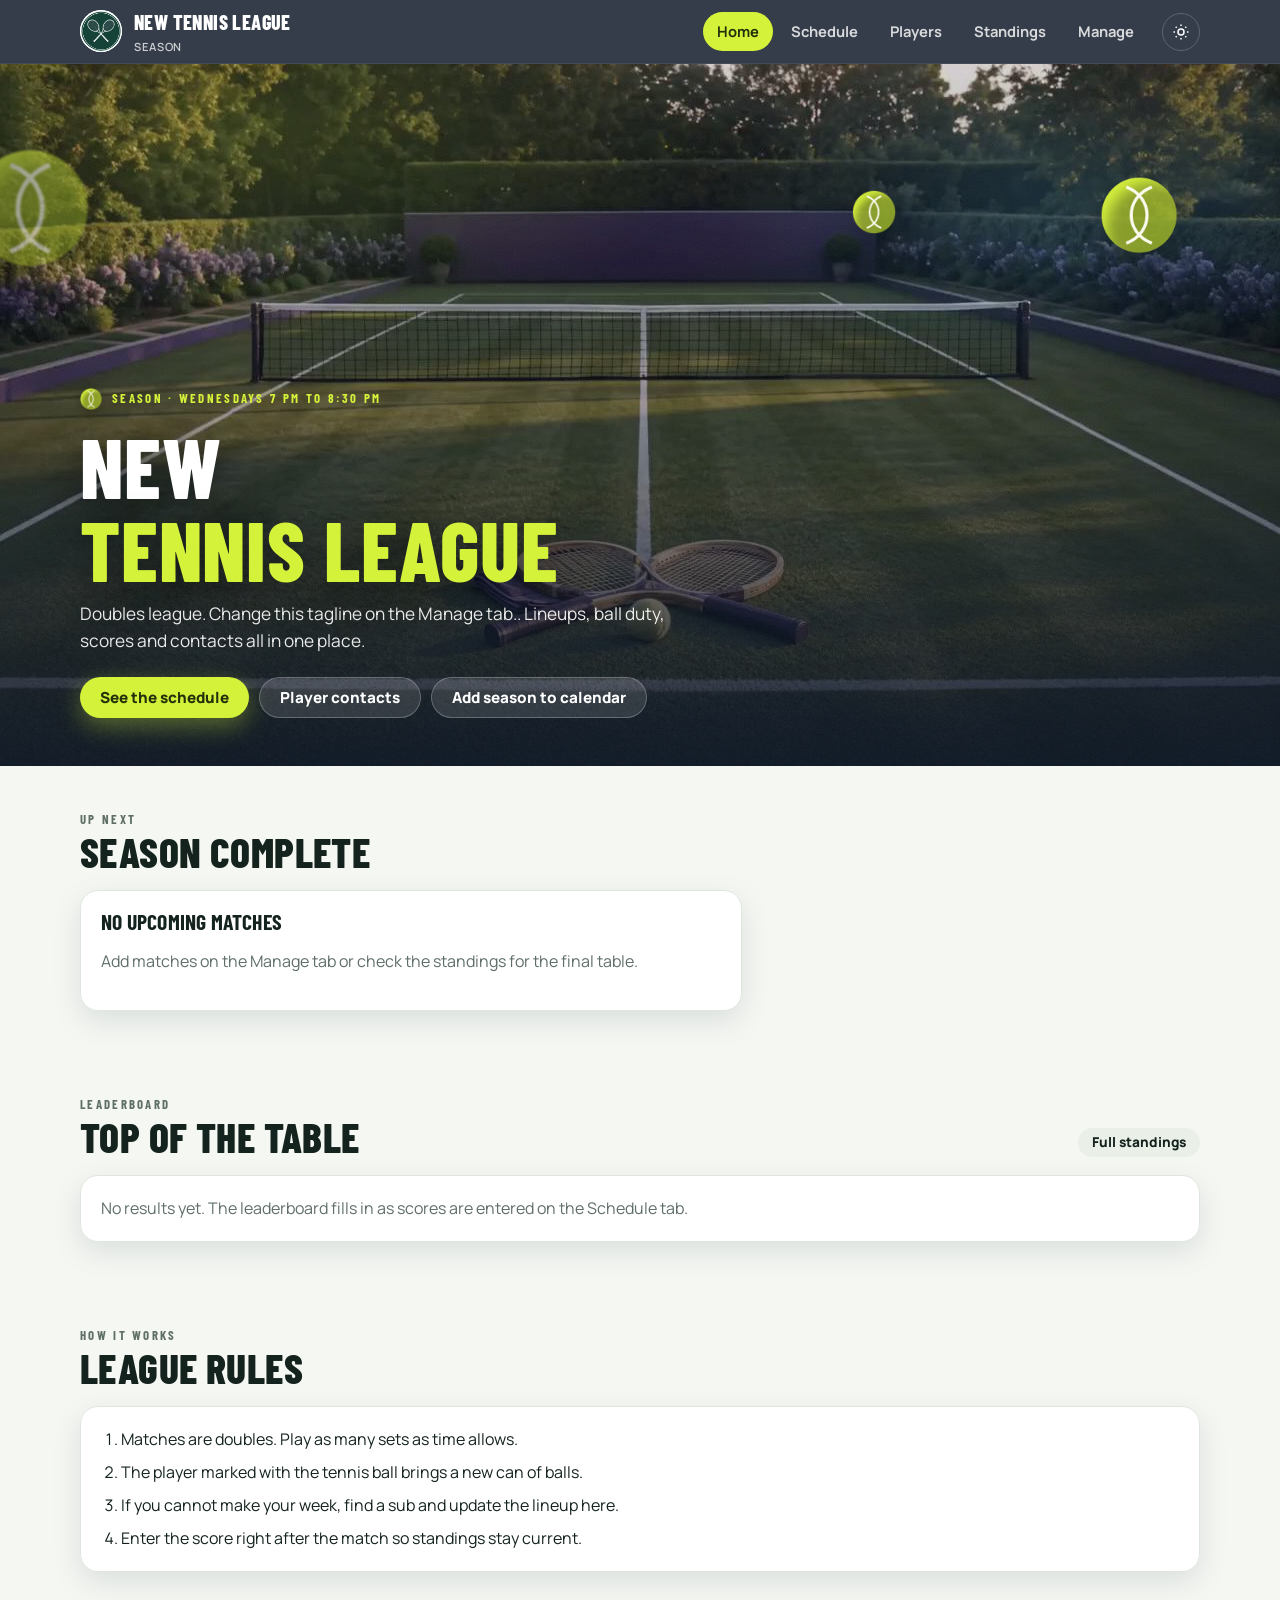
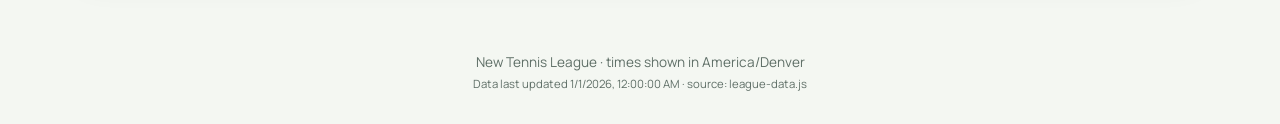
==== template/index.html @ 059cd01d "Add static tennis league website with editable roster, schedule, scores and a reusable template Vani" ====
<!doctype html>
<html lang="en">
<head>
<meta charset="utf-8">
<meta name="viewport" content="width=device-width,initial-scale=1,viewport-fit=cover">
<title>Tennis League</title>
<meta name="description" content="League schedule, lineups, scores, standings and player contacts.">
<meta name="theme-color" content="#0a1424">
<link rel="icon" href="assets/crest-fallback.webp" type="image/webp">
<link rel="stylesheet" href="css/style.css">
</head>
<body>
<div id="banner" class="banner hidden"></div>

<header class="topbar">
  <div class="wrap">
    <a class="brand" href="#home">
      <img class="crest" id="crest" alt="" width="42" height="42">
      <span><b id="brand-name">Tennis League</b><small id="brand-season"></small></span>
    </a>
    <nav class="nav" id="nav">
      <a href="#home" data-page="home">Home</a>
      <a href="#schedule" data-page="schedule">Schedule</a>
      <a href="#players" data-page="players">Players</a>
      <a href="#standings" data-page="standings">Standings</a>
      <a href="#manage" data-page="manage">Manage</a>
    </nav>
    <button class="theme-btn" id="theme-btn" title="Light / dark" aria-label="Toggle light and dark mode">
      <svg width="18" height="18" viewBox="0 0 24 24" fill="none" stroke="currentColor" stroke-width="2"><circle cx="12" cy="12" r="4"/><path d="M12 2v2M12 20v2M4.9 4.9l1.4 1.4M17.7 17.7l1.4 1.4M2 12h2M20 12h2M4.9 19.1l1.4-1.4M17.7 6.3l1.4-1.4"/></svg>
    </button>
  </div>
</header>

<main id="app">

  <!-- ================= HOME ================= -->
  <section class="page" id="page-home">
    <div class="hero" id="hero">
      <div class="hero-media">
        <img id="hero-img" alt="" fetchpriority="high">
        <video id="hero-video" muted loop playsinline autoplay preload="metadata"></video>
      </div>
      <div class="hero-haze"></div><div class="hero-rays"></div><div class="hero-grain"></div>
      <div class="float-ball b1"><img alt="" data-art="ball"></div>
      <div class="float-ball b2"><img alt="" data-art="ball"></div>
      <div class="float-ball b3"><img alt="" data-art="ball"></div>
      <div class="hero-inner"><div class="wrap">
        <span class="eyebrow"><span class="ball"><img alt="" data-art="ball"></span> <span id="hero-eyebrow"></span></span>
        <h1 id="hero-title"></h1>
        <p class="lead" id="hero-lead"></p>
        <div class="hero-actions">
          <a class="btn primary" href="#schedule">See the schedule</a>
          <a class="btn ghost" href="#players">Player contacts</a>
          <a class="btn ghost" id="hero-ics" href="#" download>Add season to calendar</a>
        </div>
      </div></div>
    </div>
    <div class="wrap">
      <section class="block">
        <div class="section-head"><div><span class="eyebrow">Up next</span><h2 id="next-title">Next match</h2></div><div id="next-count" class="countdown"></div></div>
        <div class="spotlight" id="spotlight"></div>
      </section>
      <section class="block reveal" id="home-announce-block">
        <div class="section-head"><div><span class="eyebrow">League notes</span><h2>Announcements</h2></div></div>
        <div id="home-announce"></div>
      </section>
      <section class="block reveal">
        <div class="section-head"><div><span class="eyebrow">Leaderboard</span><h2>Top of the table</h2></div><a class="btn soft small" href="#standings">Full standings</a></div>
        <div id="home-standings"></div>
      </section>
      <section class="block reveal">
        <div class="section-head"><div><span class="eyebrow">How it works</span><h2>League rules</h2></div></div>
        <div class="card" id="home-rules"></div>
      </section>
    </div>
  </section>

  <!-- ================= SCHEDULE ================= -->
  <section class="page" id="page-schedule">
    <div class="wrap">
      <section class="block">
        <div class="section-head"><div><span class="eyebrow" id="sched-eyebrow"></span><h2>Schedule &amp; scores</h2><p>Tap a match to enter a score, swap in a sub, or move the date.</p></div>
          <div class="group-actions" style="margin:0"><a class="btn soft small" id="sched-ics" href="#" download>Download calendar (.ics)</a><button class="btn soft small" id="sched-print">Print</button></div></div>
        <div class="filters" id="sched-filters"></div>
        <div id="sched-list"></div>
        <div id="sched-cal" class="hidden"></div>
      </section>
    </div>
  </section>

  <!-- ================= PLAYERS ================= -->
  <section class="page" id="page-players">
    <div class="wrap">
      <section class="block">
        <div class="section-head"><div><span class="eyebrow">Roster</span><h2>Players &amp; contacts</h2><p>Tap to call, text or email. Everyone in one place so nobody has to hunt for a number.</p></div></div>
        <div class="group-actions" id="group-actions"></div>
        <div class="grid cols-3" id="players-grid"></div>
        <div id="subs-block"></div>
      </section>
    </div>
  </section>

  <!-- ================= STANDINGS ================= -->
  <section class="page" id="page-standings">
    <div class="wrap">
      <section class="block">
        <div class="section-head"><div><span class="eyebrow">Season table</span><h2>Standings</h2><p id="standings-note"></p></div></div>
        <div class="tiles" id="standings-tiles" style="margin-bottom:18px"></div>
        <div style="overflow-x:auto"><table class="table" id="standings-table"></table></div>
        <p style="color:var(--muted);font-size:.85rem">Ranked by match wins, then win percentage, then set difference, then game difference. Only matches marked <b>Played</b> count. Match tiebreaks count as a set but not toward games.</p>
      </section>
    </div>
  </section>

  <!-- ================= MANAGE ================= -->
  <section class="page" id="page-manage">
    <div class="wrap">
      <section class="block">
        <div class="section-head"><div><span class="eyebrow">Captain tools</span><h2>Manage the league</h2><p>Add or drop players, fix the schedule, enter scores. Changes save on this device instantly. Publish them with the buttons at the bottom.</p></div></div>
        <div id="manage-root"></div>
      </section>
    </div>
  </section>

</main>

<footer><div class="wrap"><span id="foot-text"></span><br><small id="foot-updated"></small></div></footer>

<nav class="tabbar" id="tabbar">
  <a href="#home" data-page="home"><svg viewBox="0 0 24 24" fill="none" stroke="currentColor" stroke-width="2"><path d="M3 11l9-8 9 8v10a1 1 0 0 1-1 1h-5v-7h-6v7H4a1 1 0 0 1-1-1z"/></svg>Home</a>
  <a href="#schedule" data-page="schedule"><svg viewBox="0 0 24 24" fill="none" stroke="currentColor" stroke-width="2"><rect x="3" y="4" width="18" height="17" rx="2"/><path d="M3 9h18M8 2v4M16 2v4"/></svg>Schedule</a>
  <a href="#players" data-page="players"><svg viewBox="0 0 24 24" fill="none" stroke="currentColor" stroke-width="2"><circle cx="9" cy="8" r="4"/><path d="M2 21a7 7 0 0 1 14 0M17 4a4 4 0 0 1 0 8M22 21a7 7 0 0 0-5-6.7"/></svg>Players</a>
  <a href="#standings" data-page="standings"><svg viewBox="0 0 24 24" fill="none" stroke="currentColor" stroke-width="2"><path d="M8 21V10M12 21V4M16 21v-7M4 21h16"/></svg>Standings</a>
  <a href="#manage" data-page="manage"><svg viewBox="0 0 24 24" fill="none" stroke="currentColor" stroke-width="2"><path d="M12 20h9M16.5 3.5a2.1 2.1 0 0 1 3 3L7 19l-4 1 1-4z"/></svg>Manage</a>
</nav>

<dialog class="modal" id="modal"><div class="inner"><div class="head"><h3 id="modal-title"></h3><button id="modal-close" aria-label="Close">×</button></div><div id="modal-body"></div></div></dialog>
<div class="toast" id="toast"></div>

<script src="league-data.js"></script>
<script src="js/app.js"></script>
<script src="js/manage.js"></script>
</body>
</html>
---- template/css/style.css ----
/* ============================================================
   League site styles. Tokens first, then layout, then motion.
   ============================================================ */
@import url('https://fonts.googleapis.com/css2?family=Barlow+Condensed:wght@600;700;800&family=Manrope:wght@400;500;600;700;800&display=swap');

:root{
  --navy:#0a1424; --navy-2:#122036; --court:#1d5c45; --court-2:#2a7d5f;
  --paper:#f4f7f2; --card:#ffffff; --ink:#14231d; --muted:#5f6f67; --line:#dfe6df; --soft:#eaf0e8;
  --accent:#d5f23a; --accent-2:#b8d81b; --accent-ink:#22300a; --coral:#ff6b4a; --sky:#4cc3ff;
  --radius:18px; --radius-s:12px; --shadow:0 10px 30px rgba(10,20,36,.10); --shadow-2:0 20px 50px rgba(10,20,36,.18);
  --display:'Barlow Condensed',Impact,'Arial Narrow',sans-serif; --body:'Manrope',system-ui,-apple-system,Segoe UI,Roboto,sans-serif;
  --bar-h:64px; --tab-h:66px;
  color-scheme:light;
}
:root[data-theme="dark"]{
  --paper:#0d1726; --card:#142238; --ink:#eef3ee; --muted:#a9b6ad; --line:#26364d; --soft:#1a2a42; --shadow:0 10px 30px rgba(0,0,0,.35); --shadow-2:0 20px 50px rgba(0,0,0,.5);
  color-scheme:dark;
}
*{box-sizing:border-box}
html{scroll-behavior:smooth;-webkit-text-size-adjust:100%}
body{margin:0;background:var(--paper);color:var(--ink);font-family:var(--body);font-size:16px;line-height:1.55;overflow-x:hidden;min-height:100vh}
img{max-width:100%;display:block}
a{color:inherit}
button{font:inherit;color:inherit}
h1,h2,h3,h4{font-family:var(--display);letter-spacing:.01em;line-height:1;margin:0;text-transform:uppercase}
h1{font-size:clamp(2.6rem,7vw,5.2rem);font-weight:800}
h2{font-size:clamp(1.7rem,4.5vw,2.6rem);font-weight:800}
h3{font-size:1.35rem;font-weight:700}
.eyebrow{font-family:var(--display);text-transform:uppercase;letter-spacing:.18em;font-size:.8rem;font-weight:700;color:var(--muted)}
.hidden{display:none!important}
.sr-only{position:absolute;width:1px;height:1px;overflow:hidden;clip:rect(0 0 0 0);white-space:nowrap}
.wrap{width:min(1120px,100% - 32px);margin-inline:auto}

/* ---------- top bar ---------- */
.topbar{position:sticky;top:0;z-index:50;height:var(--bar-h);background:rgba(10,20,36,.82);backdrop-filter:blur(14px);-webkit-backdrop-filter:blur(14px);color:#fff;border-bottom:1px solid rgba(255,255,255,.08)}
.topbar .wrap{display:flex;align-items:center;gap:14px;height:100%}
.brand{display:flex;align-items:center;gap:12px;text-decoration:none;min-width:0}
.brand .crest{width:42px;height:42px;border-radius:50%;object-fit:contain;background:radial-gradient(circle,#fff 0,#dfe 70%,transparent 72%);flex:none;animation:crestPulse 6s ease-in-out infinite}
.brand b{font-family:var(--display);font-size:1.25rem;font-weight:800;letter-spacing:.02em;text-transform:uppercase;white-space:nowrap;overflow:hidden;text-overflow:ellipsis}
.brand small{display:block;font-size:.7rem;opacity:.75;font-weight:600;letter-spacing:.08em;text-transform:uppercase}
.nav{margin-left:auto;display:flex;gap:4px}
.nav a{padding:8px 14px;border-radius:999px;text-decoration:none;font-weight:700;font-size:.92rem;opacity:.8;transition:.25s}
.nav a:hover{opacity:1;background:rgba(255,255,255,.08)}
.nav a.active{opacity:1;background:var(--accent);color:var(--accent-ink)}
.theme-btn{border:1px solid rgba(255,255,255,.2);background:transparent;border-radius:999px;width:38px;height:38px;cursor:pointer;display:grid;place-items:center;transition:.25s}
.theme-btn:hover{background:rgba(255,255,255,.1)}
@media (max-width:760px){.nav{display:none}}
@media (max-width:480px){.brand b{font-size:1rem}.brand small{font-size:.62rem}}

/* bottom tab bar (phones) */
.tabbar{position:fixed;left:0;right:0;bottom:0;z-index:50;display:none;height:calc(var(--tab-h) + env(safe-area-inset-bottom));padding-bottom:env(safe-area-inset-bottom);background:rgba(10,20,36,.92);backdrop-filter:blur(14px);-webkit-backdrop-filter:blur(14px);border-top:1px solid rgba(255,255,255,.08)}
.tabbar a{flex:1;display:flex;flex-direction:column;align-items:center;justify-content:center;gap:3px;color:#fff;text-decoration:none;font-size:.7rem;font-weight:700;opacity:.65;transition:.25s}
.tabbar a svg{width:22px;height:22px}
.tabbar a.active{opacity:1;color:var(--accent)}
@media (max-width:760px){.tabbar{display:flex}body{padding-bottom:calc(var(--tab-h) + env(safe-area-inset-bottom))}}

/* ---------- pages ---------- */
.page{display:none;animation:pageIn .45s cubic-bezier(.2,.8,.2,1) both}
.page.active{display:block}
@keyframes pageIn{from{opacity:0;transform:translateY(14px)}to{opacity:1;transform:none}}
section.block{padding:40px 0}
.section-head{display:flex;align-items:end;justify-content:space-between;gap:16px;margin-bottom:18px;flex-wrap:wrap}
.section-head p{margin:4px 0 0;color:var(--muted)}

/* ---------- hero ---------- */
.hero{position:relative;min-height:min(78vh,720px);background:var(--navy);color:#fff;overflow:hidden;display:flex;align-items:flex-end;isolation:isolate}
.hero-media{position:absolute;inset:0;z-index:-3}
.hero-media img,.hero-media video{width:100%;height:100%;object-fit:cover;object-position:center 60%;animation:kenburns 26s ease-in-out infinite alternate;will-change:transform}
.hero-media video{display:none}
.hero.has-video .hero-media video{display:block}
.hero.has-video .hero-media img{display:none}
.hero-haze{position:absolute;inset:0;z-index:-2;background:
  radial-gradient(60% 50% at 20% 10%,rgba(213,242,58,.18),transparent 60%),
  radial-gradient(50% 40% at 85% 20%,rgba(76,195,255,.16),transparent 60%),
  linear-gradient(180deg,rgba(10,20,36,.15) 0%,rgba(10,20,36,.35) 45%,rgba(10,20,36,.92) 100%);
  animation:haze 14s ease-in-out infinite alternate}
.hero-rays{position:absolute;inset:-20%;z-index:-2;background:conic-gradient(from 200deg at 50% -10%,transparent 0 40%,rgba(255,255,255,.07) 42%,transparent 44%,transparent 48%,rgba(255,255,255,.05) 50%,transparent 52%);mix-blend-mode:screen;animation:rays 18s linear infinite;opacity:.9}
.hero-grain{position:absolute;inset:0;z-index:-1;opacity:.08;background-image:url("data:image/svg+xml;utf8,<svg xmlns='http://www.w3.org/2000/svg' width='160' height='160'><filter id='n'><feTurbulence type='fractalNoise' baseFrequency='.9' numOctaves='2' stitchTiles='stitch'/></filter><rect width='100%' height='100%' filter='url(%23n)'/></svg>");pointer-events:none}
.hero-inner{position:relative;padding:120px 0 48px;width:100%}
.hero .eyebrow{color:var(--accent);display:inline-flex;align-items:center;gap:10px}
.hero h1{margin:8px 0 10px;text-shadow:0 10px 40px rgba(0,0,0,.45)}
.hero h1 span{display:block;color:var(--accent)}
.hero p.lead{max-width:620px;font-size:1.08rem;opacity:.9;margin:0 0 22px}
.hero-actions{display:flex;gap:10px;flex-wrap:wrap}
.float-ball{position:absolute;z-index:0;pointer-events:none;filter:drop-shadow(0 18px 20px rgba(0,0,0,.45))}
.float-ball img{width:100%;height:100%;animation:ballSpin var(--spin,4s) linear infinite}
.float-ball.b1{width:78px;height:78px;right:8%;top:16%;animation:bob 7s ease-in-out infinite}
.float-ball.b2{width:44px;height:44px;right:30%;top:18%;animation:bob 9s ease-in-out -3s infinite;--spin:6s}
.float-ball.b3{width:120px;height:120px;left:-30px;top:12%;opacity:.55;animation:bob 11s ease-in-out -5s infinite;--spin:9s;filter:blur(1px) drop-shadow(0 18px 20px rgba(0,0,0,.45))}
@media (max-width:760px){.float-ball.b1{width:56px;height:56px;right:6%;top:12%}.float-ball.b3{display:none}.hero-inner{padding-top:90px}}

/* ---------- buttons ---------- */
.btn{display:inline-flex;align-items:center;justify-content:center;gap:8px;border:0;border-radius:999px;padding:12px 20px;font-weight:800;text-decoration:none;cursor:pointer;transition:transform .2s cubic-bezier(.2,.8,.2,1),box-shadow .2s,background .2s;line-height:1;white-space:nowrap;font-size:.95rem;position:relative;overflow:hidden}
.btn:active{transform:scale(.97)}
.btn.primary{background:var(--accent);color:var(--accent-ink);box-shadow:0 8px 24px rgba(213,242,58,.35)}
.btn.primary:hover{transform:translateY(-2px);box-shadow:0 14px 30px rgba(213,242,58,.45)}
.btn.ghost{background:rgba(255,255,255,.12);color:#fff;border:1px solid rgba(255,255,255,.25)}
.btn.ghost:hover{background:rgba(255,255,255,.2)}
.btn.soft{background:var(--soft);color:var(--ink)}
.btn.soft:hover{background:var(--line)}
.btn.court{background:var(--court);color:#fff}
.btn.court:hover{background:var(--court-2)}
.btn.danger{background:#ffe6e0;color:#8a2a10}
.btn.small{padding:8px 14px;font-size:.85rem}
.btn.icon{width:40px;height:40px;padding:0;border-radius:50%}
.btn svg{width:18px;height:18px;flex:none}
.btn .ripple{position:absolute;border-radius:50%;transform:scale(0);background:rgba(255,255,255,.5);animation:ripple .6s ease-out forwards;pointer-events:none}
@keyframes ripple{to{transform:scale(3);opacity:0}}

/* ---------- cards ---------- */
.card{background:var(--card);border:1px solid var(--line);border-radius:var(--radius);box-shadow:var(--shadow);padding:20px;position:relative}
.card.tilt{transform-style:preserve-3d;transition:transform .35s cubic-bezier(.2,.8,.2,1),box-shadow .35s;will-change:transform}
.card.tilt:hover{box-shadow:var(--shadow-2)}
.grid{display:grid;gap:16px}
.grid.cols-3{grid-template-columns:repeat(auto-fill,minmax(260px,1fr))}
.grid.cols-2{grid-template-columns:repeat(auto-fill,minmax(320px,1fr))}
.pill{display:inline-flex;align-items:center;gap:6px;border-radius:999px;padding:4px 10px;font-size:.75rem;font-weight:800;letter-spacing:.04em;text-transform:uppercase;background:var(--soft);color:var(--muted)}
.pill.played{background:#e2f6e8;color:#14683a}
.pill.unfinished{background:#fff3d6;color:#8a5a00}
.pill.canceled{background:#ffe3de;color:#9a2b12}
.pill.rescheduled{background:#e2efff;color:#0d4a8f}
.pill.next{background:var(--accent);color:var(--accent-ink)}
.pill.today{background:var(--coral);color:#fff}
:root[data-theme="dark"] .pill.played{background:#173b27;color:#9fe3b8}
:root[data-theme="dark"] .pill.unfinished{background:#3c2f10;color:#ffd685}
:root[data-theme="dark"] .pill.canceled{background:#3f1b14;color:#ff9f8a}
:root[data-theme="dark"] .pill.rescheduled{background:#12304f;color:#9fcbff}

/* ---------- 3D spinning racquet avatar ---------- */
.avatar{--size:64px;width:var(--size);height:var(--size);position:relative;perspective:600px;flex:none;display:grid;place-items:center}
.avatar .ring{position:absolute;inset:0;border-radius:50%;background:conic-gradient(from 0deg,var(--accent),var(--court-2),var(--sky),var(--coral),var(--accent));-webkit-mask:radial-gradient(circle,transparent 62%,#000 64%,#000 72%,transparent 74%);mask:radial-gradient(circle,transparent 62%,#000 64%,#000 72%,transparent 74%);animation:ringRot 9s linear infinite;opacity:.9}
.avatar .ring.two{inset:-7%;-webkit-mask:radial-gradient(circle,transparent 78%,#000 80%,#000 84%,transparent 86%);mask:radial-gradient(circle,transparent 78%,#000 80%,#000 84%,transparent 86%);animation-direction:reverse;animation-duration:14s;opacity:.55}
.avatar .disc{position:absolute;inset:8%;border-radius:50%;background:radial-gradient(circle at 35% 30%,#fff,var(--soft) 60%,var(--line));box-shadow:inset 0 -6px 14px rgba(0,0,0,.08)}
:root[data-theme="dark"] .avatar .disc{background:radial-gradient(circle at 35% 30%,#2a3d5a,#142238 65%,#0d1726)}
.avatar .spin{position:relative;width:74%;height:74%;transform-style:preserve-3d;animation:racquetSpin var(--spin-time,7s) cubic-bezier(.45,.05,.55,.95) infinite;animation-delay:var(--delay,0s)}
.avatar .spin img{width:100%;height:100%;object-fit:contain;filter:drop-shadow(0 8px 8px rgba(0,0,0,.3));backface-visibility:visible}
.avatar .orb{position:absolute;inset:0;animation:orbit var(--orbit-time,4.5s) linear infinite;animation-delay:var(--delay,0s);pointer-events:none}
.avatar .orb i{position:absolute;left:50%;top:-6%;width:22%;height:22%;margin-left:-11%;border-radius:50%;background:url('../assets/ball-fallback.webp') center/cover;box-shadow:0 3px 6px rgba(0,0,0,.35);animation:ballSpin 2s linear infinite}
.avatar .orb i.remote{background-image:var(--ball-img)}
.avatar:hover .spin,.avatar.burst .spin{animation-duration:1.4s}
.avatar:hover .orb,.avatar.burst .orb{animation-duration:1.2s}
.avatar.large{--size:120px}
.avatar.xl{--size:170px}
.avatar.small{--size:40px}
.avatar.small .ring.two,.avatar.small .orb{display:none}

/* ---------- spinning tennis ball chip ---------- */
.ball{display:inline-grid;place-items:center;width:22px;height:22px;vertical-align:middle;filter:drop-shadow(0 2px 3px rgba(0,0,0,.3))}
.ball img{width:100%;height:100%;animation:ballSpin 3.2s linear infinite}
.ball.lg{width:54px;height:54px}
.ball.bounce{animation:bounce 1.6s cubic-bezier(.3,0,.7,1) infinite}
.balls-chip{display:inline-flex;align-items:center;gap:8px;background:linear-gradient(90deg,#fdfbe8,#f2f8c6);border:1px solid #e3ecad;border-radius:999px;padding:5px 12px 5px 6px;font-weight:700;font-size:.85rem;color:#4b5a00}
:root[data-theme="dark"] .balls-chip{background:linear-gradient(90deg,#2a3210,#1f2a12);border-color:#3c4a1a;color:#e6f5a1}

/* ---------- match cards ---------- */
.match{display:grid;grid-template-columns:78px 1fr;gap:16px;align-items:start}
.match .date{text-align:center;background:var(--soft);border-radius:var(--radius-s);padding:10px 6px;line-height:1.05}
.match .date .mon{font-family:var(--display);font-size:.9rem;letter-spacing:.14em;color:var(--muted);text-transform:uppercase}
.match .date .day{font-family:var(--display);font-size:2.1rem;font-weight:800}
.match .date .dow{font-size:.72rem;color:var(--muted);font-weight:700;margin-top:2px}
.match .date .time{font-size:.72rem;color:var(--muted);font-weight:600}
.match.next .date{background:var(--accent);color:var(--accent-ink)}
.match.next .date .mon,.match.next .date .dow,.match.next .date .time{color:var(--accent-ink)}
.match .teams{display:grid;grid-template-columns:1fr auto 1fr;gap:10px;align-items:center}
.team{display:flex;flex-direction:column;gap:8px;min-width:0}
.player-line{display:flex;align-items:center;gap:8px;min-width:0}
.player-line .name{font-weight:700;white-space:nowrap;overflow:hidden;text-overflow:ellipsis;font-size:.95rem}
.player-line .num{font-family:var(--display);color:var(--muted);font-weight:700}
.vs{font-family:var(--display);font-weight:800;color:var(--muted);font-size:1.1rem;text-align:center}
.score{font-family:var(--display);font-weight:800;font-size:1.6rem;display:flex;gap:10px;align-items:center;flex-wrap:wrap}
.score .set{background:var(--soft);border-radius:10px;padding:2px 10px;display:inline-flex;gap:6px;align-items:center}
.score .set.won{background:var(--accent);color:var(--accent-ink)}
.score .tb{font-size:.7rem;font-weight:700;letter-spacing:.1em;opacity:.7}
.match-meta{display:flex;gap:10px;flex-wrap:wrap;align-items:center;margin-top:10px;font-size:.85rem;color:var(--muted)}
.match-actions{display:flex;gap:8px;flex-wrap:wrap;margin-top:12px}
.month-label{font-family:var(--display);font-size:1.3rem;font-weight:800;letter-spacing:.06em;margin:26px 0 10px;color:var(--muted);text-transform:uppercase;display:flex;align-items:center;gap:12px}
.month-label:after{content:"";flex:1;height:1px;background:var(--line)}
@media (max-width:560px){.match{grid-template-columns:64px 1fr;gap:12px}.match .date .day{font-size:1.7rem}.match .teams{grid-template-columns:1fr;gap:6px}.vs{text-align:left;padding-left:44px;font-size:.9rem}}

/* filters */
.filters{display:flex;gap:8px;flex-wrap:wrap;margin-bottom:6px}
.chip{border:1px solid var(--line);background:var(--card);border-radius:999px;padding:8px 14px;font-weight:700;font-size:.85rem;cursor:pointer;transition:.2s}
.chip.on,.chip:hover{background:var(--ink);color:var(--paper);border-color:var(--ink)}
select.chip{appearance:none;-webkit-appearance:none;padding-right:28px;background-image:url("data:image/svg+xml;utf8,<svg xmlns='http://www.w3.org/2000/svg' width='12' height='8'><path d='M1 1l5 5 5-5' fill='none' stroke='%23666' stroke-width='2'/></svg>");background-repeat:no-repeat;background-position:right 10px center}

/* calendar grid */
.cal{display:grid;grid-template-columns:repeat(7,1fr);gap:4px}
.cal .dow{font-size:.7rem;text-align:center;color:var(--muted);font-weight:800;padding:4px 0;text-transform:uppercase;letter-spacing:.08em}
.cal .d{aspect-ratio:1;border-radius:10px;background:var(--soft);display:grid;place-items:center;font-weight:700;font-size:.85rem;position:relative;color:var(--muted)}
.cal .d.blank{background:transparent}
.cal .d.has{background:var(--court);color:#fff;cursor:pointer;box-shadow:0 6px 14px rgba(29,92,69,.35);transition:transform .2s}
.cal .d.has:hover{transform:translateY(-2px) scale(1.04)}
.cal .d.has.played{background:var(--navy-2)}
.cal .d.has.canceled{background:#a33a22;text-decoration:line-through}
.cal .d.today{outline:2px solid var(--coral);outline-offset:2px}
.cal .d.has i{position:absolute;right:4px;top:4px;width:8px;height:8px;border-radius:50%;background:var(--accent);animation:pulse 2s ease-in-out infinite}
.cal-month{margin-bottom:22px}
.cal-month h3{margin-bottom:10px}

/* ---------- players ---------- */
.player-card{display:flex;flex-direction:column;align-items:center;text-align:center;gap:10px;padding-top:26px;overflow:hidden}
.player-card:before{content:"";position:absolute;inset:0 0 auto 0;height:86px;background:linear-gradient(135deg,var(--navy),var(--court));z-index:0;opacity:.95}
.player-card .avatar{z-index:1;margin-top:8px}
.player-card h3{font-size:1.5rem;z-index:1}
.player-card .num-badge{font-family:var(--display);font-size:.8rem;letter-spacing:.14em;color:var(--muted)}
.player-card .contact{display:flex;gap:8px;justify-content:center;flex-wrap:wrap;z-index:1}
.player-card .contact .btn{padding:9px 14px;font-size:.82rem}
.player-card .stat-row{display:flex;gap:14px;justify-content:center;font-size:.8rem;color:var(--muted);z-index:1}
.player-card .stat-row b{color:var(--ink);font-size:1rem;display:block;font-family:var(--display);font-size:1.3rem}
.player-card .sub-badge{position:absolute;top:12px;right:12px;z-index:1}
.player-card .weeks{font-size:.78rem;color:var(--muted);z-index:1}
.group-actions{display:flex;gap:10px;flex-wrap:wrap;margin-bottom:18px}

/* ---------- standings ---------- */
.table{width:100%;border-collapse:separate;border-spacing:0 8px}
.table th{text-align:left;font-size:.72rem;letter-spacing:.12em;text-transform:uppercase;color:var(--muted);padding:0 12px;font-weight:800}
.table td{background:var(--card);padding:10px 12px;border-top:1px solid var(--line);border-bottom:1px solid var(--line);vertical-align:middle}
.table td:first-child{border-left:1px solid var(--line);border-radius:14px 0 0 14px}
.table td:last-child{border-right:1px solid var(--line);border-radius:0 14px 14px 0}
.table tr.rank-1 td{background:linear-gradient(90deg,#fffbe0,var(--card) 60%)}
:root[data-theme="dark"] .table tr.rank-1 td{background:linear-gradient(90deg,#33380f,var(--card) 60%)}
.rank{font-family:var(--display);font-weight:800;font-size:1.5rem;color:var(--muted);width:36px}
.rank-1 .rank{color:#b8860b}
.rank-2 .rank{color:#8a8a8a}
.rank-3 .rank{color:#a0522d}
.who{display:flex;align-items:center;gap:10px;font-weight:800}
.bar{height:6px;border-radius:99px;background:var(--soft);overflow:hidden;min-width:80px}
.bar i{display:block;height:100%;width:0;background:linear-gradient(90deg,var(--court-2),var(--accent));border-radius:99px;transition:width 1.2s cubic-bezier(.2,.8,.2,1)}
.form{display:flex;gap:4px}
.form i{width:10px;height:10px;border-radius:50%;background:var(--line)}
.form i.w{background:#2ecc71}.form i.l{background:#ff6b4a}
.num-cell{font-family:var(--display);font-size:1.25rem;font-weight:800}
@media (max-width:640px){.table .hide-m{display:none}}

/* stat tiles */
.tiles{display:grid;grid-template-columns:repeat(auto-fit,minmax(150px,1fr));gap:12px}
.tile{background:var(--card);border:1px solid var(--line);border-radius:var(--radius-s);padding:14px 16px}
.tile b{display:block;font-family:var(--display);font-size:2rem;font-weight:800;line-height:1}
.tile span{font-size:.78rem;color:var(--muted);font-weight:700;text-transform:uppercase;letter-spacing:.08em}

/* ---------- home spotlight ---------- */
.spotlight{display:grid;grid-template-columns:1.2fr .8fr;gap:16px}
@media (max-width:820px){.spotlight{grid-template-columns:1fr}}
.countdown{display:flex;gap:10px}
.countdown div{background:var(--navy);color:#fff;border-radius:12px;padding:10px 12px;min-width:64px;text-align:center}
.countdown b{display:block;font-family:var(--display);font-size:1.9rem;font-weight:800;line-height:1}
.countdown span{font-size:.65rem;letter-spacing:.12em;text-transform:uppercase;opacity:.7}
.announce{border-left:4px solid var(--accent);padding:10px 14px;background:var(--soft);border-radius:0 12px 12px 0;margin-bottom:10px}
.announce small{color:var(--muted);font-weight:700}

/* ---------- forms / manage ---------- */
.form-grid{display:grid;gap:12px;grid-template-columns:repeat(auto-fit,minmax(200px,1fr))}
label.f{display:flex;flex-direction:column;gap:4px;font-size:.8rem;font-weight:800;color:var(--muted);text-transform:uppercase;letter-spacing:.06em}
label.f input,label.f select,label.f textarea{font:inherit;font-size:1rem;font-weight:600;color:var(--ink);background:var(--card);border:1px solid var(--line);border-radius:10px;padding:10px 12px;text-transform:none;letter-spacing:0}
label.f input:focus,label.f select:focus,label.f textarea:focus{outline:2px solid var(--accent);border-color:transparent}
label.f.inline{flex-direction:row;align-items:center;gap:8px}
label.f.inline input[type=checkbox]{width:20px;height:20px}
.manage-tabs{display:flex;gap:8px;flex-wrap:wrap;margin:16px 0}
.row-edit{display:grid;grid-template-columns:auto 1fr;gap:12px;align-items:center;padding:12px;border:1px solid var(--line);border-radius:14px;background:var(--card);margin-bottom:10px}
.row-edit .fields{display:grid;gap:8px;grid-template-columns:repeat(auto-fit,minmax(140px,1fr))}
.row-edit .fields input,.row-edit .fields select{width:100%}
.row-edit .tools{grid-column:1/-1;display:flex;gap:8px;flex-wrap:wrap;justify-content:flex-end}
.set-rows{display:flex;flex-direction:column;gap:8px}
.set-row{display:grid;grid-template-columns:1fr 64px 20px 64px auto;gap:8px;align-items:center}
.set-row input{text-align:center;font-family:var(--display);font-size:1.4rem;font-weight:800;padding:6px}
.warn{background:#fff3d6;color:#7a4e00;border-radius:10px;padding:10px 12px;font-size:.9rem;margin-top:8px}
.ok{background:#e2f6e8;color:#14683a;border-radius:10px;padding:10px 12px;font-size:.9rem;margin-top:8px}
:root[data-theme="dark"] .warn{background:#3c2f10;color:#ffd685}
:root[data-theme="dark"] .ok{background:#173b27;color:#9fe3b8}
.avatar-picker{display:flex;gap:6px;flex-wrap:wrap}
.avatar-picker button{width:44px;height:44px;border-radius:50%;border:2px solid var(--line);background:var(--soft);padding:4px;cursor:pointer}
.avatar-picker button.on{border-color:var(--accent);box-shadow:0 0 0 3px rgba(213,242,58,.4)}
.avatar-picker button img{width:100%;height:100%;object-fit:contain}
.status-choice{display:flex;gap:6px;flex-wrap:wrap}
.status-choice button{border:1px solid var(--line);background:var(--card);border-radius:999px;padding:8px 12px;font-weight:800;font-size:.82rem;cursor:pointer}
.status-choice button[aria-pressed=true]{background:var(--ink);color:var(--paper);border-color:var(--ink)}
.savebar{position:sticky;bottom:calc(var(--tab-h) + 8px);z-index:40;background:var(--navy);color:#fff;border-radius:14px;padding:10px 14px;display:flex;gap:10px;align-items:center;flex-wrap:wrap;box-shadow:var(--shadow-2);margin-top:20px}
@media (min-width:761px){.savebar{bottom:12px}}
.savebar .status{flex:1;font-size:.85rem;opacity:.85;min-width:160px}
.banner{background:var(--accent);color:var(--accent-ink);padding:10px 16px;font-weight:700;display:flex;gap:12px;align-items:center;justify-content:center;flex-wrap:wrap;text-align:center}
.toast{position:fixed;left:50%;bottom:calc(var(--tab-h) + 20px);transform:translateX(-50%) translateY(20px);background:var(--ink);color:var(--paper);padding:12px 18px;border-radius:999px;font-weight:700;opacity:0;transition:.3s;z-index:100;pointer-events:none;box-shadow:var(--shadow-2);max-width:90vw;text-align:center}
.toast.show{opacity:1;transform:translateX(-50%)}
@media (min-width:761px){.toast{bottom:24px}}

/* ---------- modal ---------- */
dialog.modal{border:0;border-radius:22px;padding:0;background:var(--card);color:var(--ink);width:min(560px,94vw);box-shadow:var(--shadow-2);animation:popIn .35s cubic-bezier(.2,.9,.3,1.2)}
dialog.modal::backdrop{background:rgba(10,20,36,.6);backdrop-filter:blur(4px)}
dialog.modal .inner{padding:22px}
dialog.modal .head{display:flex;justify-content:space-between;align-items:center;margin-bottom:12px}
dialog.modal .head button{border:0;background:var(--soft);width:36px;height:36px;border-radius:50%;cursor:pointer;font-size:1.2rem}
@keyframes popIn{from{opacity:0;transform:translateY(20px) scale(.96)}to{opacity:1;transform:none}}

/* ---------- footer ---------- */
footer{padding:40px 0 30px;color:var(--muted);font-size:.85rem;text-align:center}
footer a{color:inherit}

/* ---------- reveal on scroll ---------- */
.reveal{opacity:0;transform:translateY(22px);transition:opacity .7s cubic-bezier(.2,.8,.2,1),transform .7s cubic-bezier(.2,.8,.2,1)}
.reveal.in{opacity:1;transform:none}

/* ---------- keyframes ---------- */
@keyframes racquetSpin{0%{transform:rotateY(0) rotateZ(-8deg) rotateX(8deg)}50%{transform:rotateY(180deg) rotateZ(8deg) rotateX(-6deg)}100%{transform:rotateY(360deg) rotateZ(-8deg) rotateX(8deg)}}
@keyframes ringRot{to{transform:rotate(360deg)}}
@keyframes orbit{to{transform:rotate(360deg)}}
@keyframes ballSpin{to{transform:rotate(360deg)}}
@keyframes bob{0%,100%{transform:translateY(0) rotate(-4deg)}50%{transform:translateY(-22px) rotate(6deg)}}
@keyframes bounce{0%,100%{transform:translateY(0) scale(1,1)}45%{transform:translateY(-10px) scale(.96,1.06)}55%{transform:translateY(-10px) scale(.96,1.06)}90%{transform:translateY(0) scale(1.08,.92)}}
@keyframes kenburns{from{transform:scale(1.04) translate(0,0)}to{transform:scale(1.14) translate(-1.5%,-2%)}}
@keyframes haze{from{opacity:.9;transform:translateX(-1%)}to{opacity:1;transform:translateX(1%)}}
@keyframes rays{to{transform:rotate(360deg)}}
@keyframes pulse{0%,100%{transform:scale(1);opacity:1}50%{transform:scale(1.5);opacity:.6}}
@keyframes crestPulse{0%,100%{transform:rotate(-3deg)}50%{transform:rotate(3deg) scale(1.04)}}

@media (prefers-reduced-motion:reduce){
  *,*:before,*:after{animation-duration:.001s!important;animation-iteration-count:1!important;transition-duration:.001s!important}
  .reveal{opacity:1;transform:none}
}
@media print{.topbar,.tabbar,.hero-media,.float-ball,.savebar,.match-actions,.group-actions{display:none!important}.page{display:block!important}}
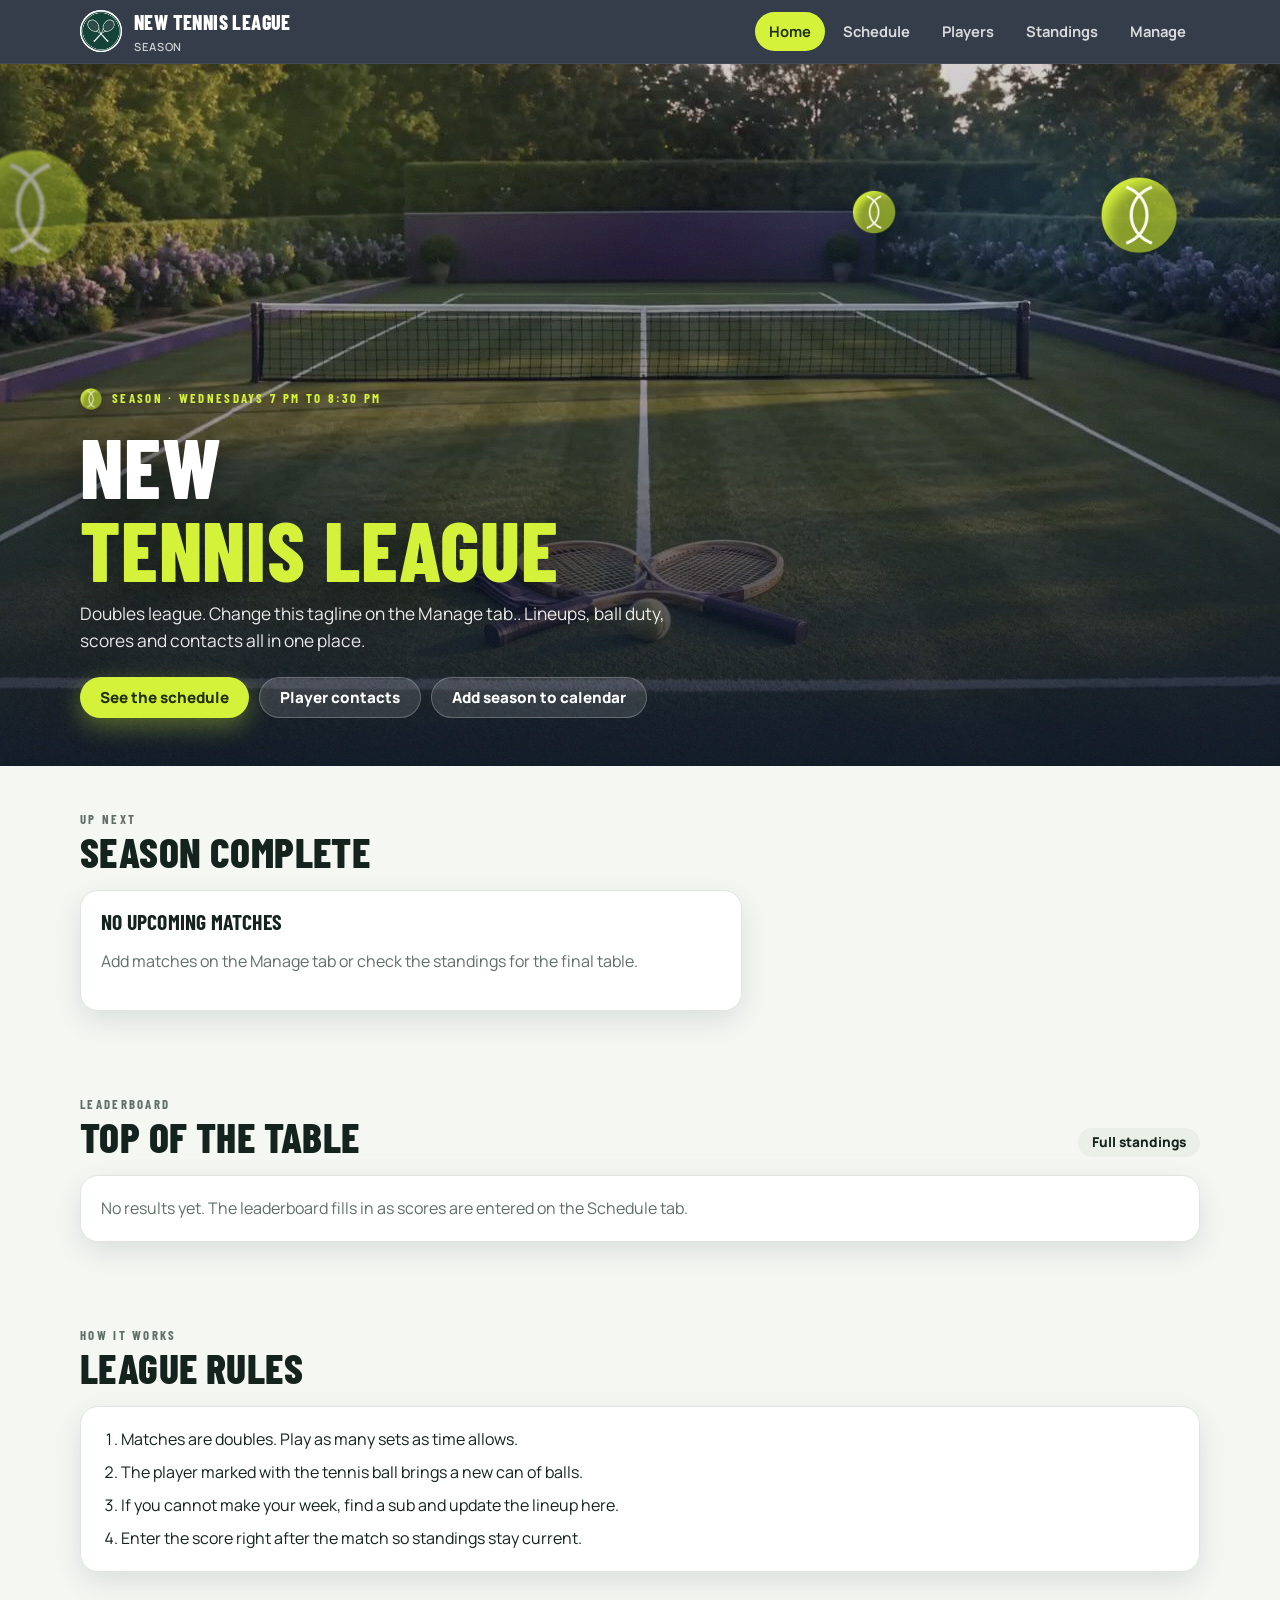
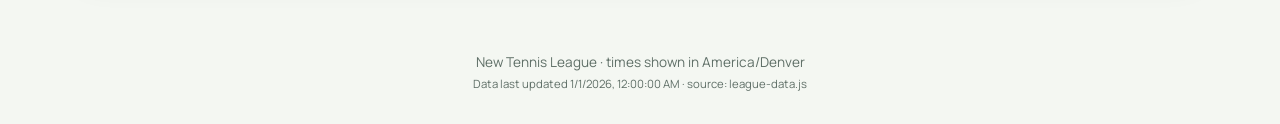
==== commit bcd116a7: "Light mode only and replace the rainbow racquet with a burgundy one Co-Authored-By: Claude Fable 5.1" ====
--- a/template/index.html
+++ b/template/index.html
@@ -25,9 +25,6 @@
       <a href="#standings" data-page="standings">Standings</a>
       <a href="#manage" data-page="manage">Manage</a>
     </nav>
-    <button class="theme-btn" id="theme-btn" title="Light / dark" aria-label="Toggle light and dark mode">
-      <svg width="18" height="18" viewBox="0 0 24 24" fill="none" stroke="currentColor" stroke-width="2"><circle cx="12" cy="12" r="4"/><path d="M12 2v2M12 20v2M4.9 4.9l1.4 1.4M17.7 17.7l1.4 1.4M2 12h2M20 12h2M4.9 19.1l1.4-1.4M17.7 6.3l1.4-1.4"/></svg>
-    </button>
   </div>
 </header>
 
--- a/template/css/style.css
+++ b/template/css/style.css
@@ -10,11 +10,7 @@
   --radius:18px; --radius-s:12px; --shadow:0 10px 30px rgba(10,20,36,.10); --shadow-2:0 20px 50px rgba(10,20,36,.18);
   --display:'Barlow Condensed',Impact,'Arial Narrow',sans-serif; --body:'Manrope',system-ui,-apple-system,Segoe UI,Roboto,sans-serif;
   --bar-h:64px; --tab-h:66px;
-  color-scheme:light;
-}
-:root[data-theme="dark"]{
-  --paper:#0d1726; --card:#142238; --ink:#eef3ee; --muted:#a9b6ad; --line:#26364d; --soft:#1a2a42; --shadow:0 10px 30px rgba(0,0,0,.35); --shadow-2:0 20px 50px rgba(0,0,0,.5);
-  color-scheme:dark;
+  color-scheme:light only;
 }
 *{box-sizing:border-box}
 html{scroll-behavior:smooth;-webkit-text-size-adjust:100%}
@@ -42,8 +38,6 @@
 .nav a{padding:8px 14px;border-radius:999px;text-decoration:none;font-weight:700;font-size:.92rem;opacity:.8;transition:.25s}
 .nav a:hover{opacity:1;background:rgba(255,255,255,.08)}
 .nav a.active{opacity:1;background:var(--accent);color:var(--accent-ink)}
-.theme-btn{border:1px solid rgba(255,255,255,.2);background:transparent;border-radius:999px;width:38px;height:38px;cursor:pointer;display:grid;place-items:center;transition:.25s}
-.theme-btn:hover{background:rgba(255,255,255,.1)}
 @media (max-width:760px){.nav{display:none}}
 @media (max-width:480px){.brand b{font-size:1rem}.brand small{font-size:.62rem}}
 
@@ -121,17 +115,12 @@
 .pill.rescheduled{background:#e2efff;color:#0d4a8f}
 .pill.next{background:var(--accent);color:var(--accent-ink)}
 .pill.today{background:var(--coral);color:#fff}
-:root[data-theme="dark"] .pill.played{background:#173b27;color:#9fe3b8}
-:root[data-theme="dark"] .pill.unfinished{background:#3c2f10;color:#ffd685}
-:root[data-theme="dark"] .pill.canceled{background:#3f1b14;color:#ff9f8a}
-:root[data-theme="dark"] .pill.rescheduled{background:#12304f;color:#9fcbff}
 
 /* ---------- 3D spinning racquet avatar ---------- */
 .avatar{--size:64px;width:var(--size);height:var(--size);position:relative;perspective:600px;flex:none;display:grid;place-items:center}
-.avatar .ring{position:absolute;inset:0;border-radius:50%;background:conic-gradient(from 0deg,var(--accent),var(--court-2),var(--sky),var(--coral),var(--accent));-webkit-mask:radial-gradient(circle,transparent 62%,#000 64%,#000 72%,transparent 74%);mask:radial-gradient(circle,transparent 62%,#000 64%,#000 72%,transparent 74%);animation:ringRot 9s linear infinite;opacity:.9}
+.avatar .ring{position:absolute;inset:0;border-radius:50%;background:conic-gradient(from 0deg,var(--accent),var(--court-2),var(--accent-2),var(--court),var(--accent));-webkit-mask:radial-gradient(circle,transparent 62%,#000 64%,#000 72%,transparent 74%);mask:radial-gradient(circle,transparent 62%,#000 64%,#000 72%,transparent 74%);animation:ringRot 9s linear infinite;opacity:.9}
 .avatar .ring.two{inset:-7%;-webkit-mask:radial-gradient(circle,transparent 78%,#000 80%,#000 84%,transparent 86%);mask:radial-gradient(circle,transparent 78%,#000 80%,#000 84%,transparent 86%);animation-direction:reverse;animation-duration:14s;opacity:.55}
 .avatar .disc{position:absolute;inset:8%;border-radius:50%;background:radial-gradient(circle at 35% 30%,#fff,var(--soft) 60%,var(--line));box-shadow:inset 0 -6px 14px rgba(0,0,0,.08)}
-:root[data-theme="dark"] .avatar .disc{background:radial-gradient(circle at 35% 30%,#2a3d5a,#142238 65%,#0d1726)}
 .avatar .spin{position:relative;width:74%;height:74%;transform-style:preserve-3d;animation:racquetSpin var(--spin-time,7s) cubic-bezier(.45,.05,.55,.95) infinite;animation-delay:var(--delay,0s)}
 .avatar .spin img{width:100%;height:100%;object-fit:contain;filter:drop-shadow(0 8px 8px rgba(0,0,0,.3));backface-visibility:visible}
 .avatar .orb{position:absolute;inset:0;animation:orbit var(--orbit-time,4.5s) linear infinite;animation-delay:var(--delay,0s);pointer-events:none}
@@ -150,7 +139,6 @@
 .ball.lg{width:54px;height:54px}
 .ball.bounce{animation:bounce 1.6s cubic-bezier(.3,0,.7,1) infinite}
 .balls-chip{display:inline-flex;align-items:center;gap:8px;background:linear-gradient(90deg,#fdfbe8,#f2f8c6);border:1px solid #e3ecad;border-radius:999px;padding:5px 12px 5px 6px;font-weight:700;font-size:.85rem;color:#4b5a00}
-:root[data-theme="dark"] .balls-chip{background:linear-gradient(90deg,#2a3210,#1f2a12);border-color:#3c4a1a;color:#e6f5a1}
 
 /* ---------- match cards ---------- */
 .match{display:grid;grid-template-columns:78px 1fr;gap:16px;align-items:start}
@@ -218,7 +206,6 @@
 .table td:first-child{border-left:1px solid var(--line);border-radius:14px 0 0 14px}
 .table td:last-child{border-right:1px solid var(--line);border-radius:0 14px 14px 0}
 .table tr.rank-1 td{background:linear-gradient(90deg,#fffbe0,var(--card) 60%)}
-:root[data-theme="dark"] .table tr.rank-1 td{background:linear-gradient(90deg,#33380f,var(--card) 60%)}
 .rank{font-family:var(--display);font-weight:800;font-size:1.5rem;color:var(--muted);width:36px}
 .rank-1 .rank{color:#b8860b}
 .rank-2 .rank{color:#8a8a8a}
@@ -265,8 +252,6 @@
 .set-row input{text-align:center;font-family:var(--display);font-size:1.4rem;font-weight:800;padding:6px}
 .warn{background:#fff3d6;color:#7a4e00;border-radius:10px;padding:10px 12px;font-size:.9rem;margin-top:8px}
 .ok{background:#e2f6e8;color:#14683a;border-radius:10px;padding:10px 12px;font-size:.9rem;margin-top:8px}
-:root[data-theme="dark"] .warn{background:#3c2f10;color:#ffd685}
-:root[data-theme="dark"] .ok{background:#173b27;color:#9fe3b8}
 .avatar-picker{display:flex;gap:6px;flex-wrap:wrap}
 .avatar-picker button{width:44px;height:44px;border-radius:50%;border:2px solid var(--line);background:var(--soft);padding:4px;cursor:pointer}
 .avatar-picker button.on{border-color:var(--accent);box-shadow:0 0 0 3px rgba(213,242,58,.4)}
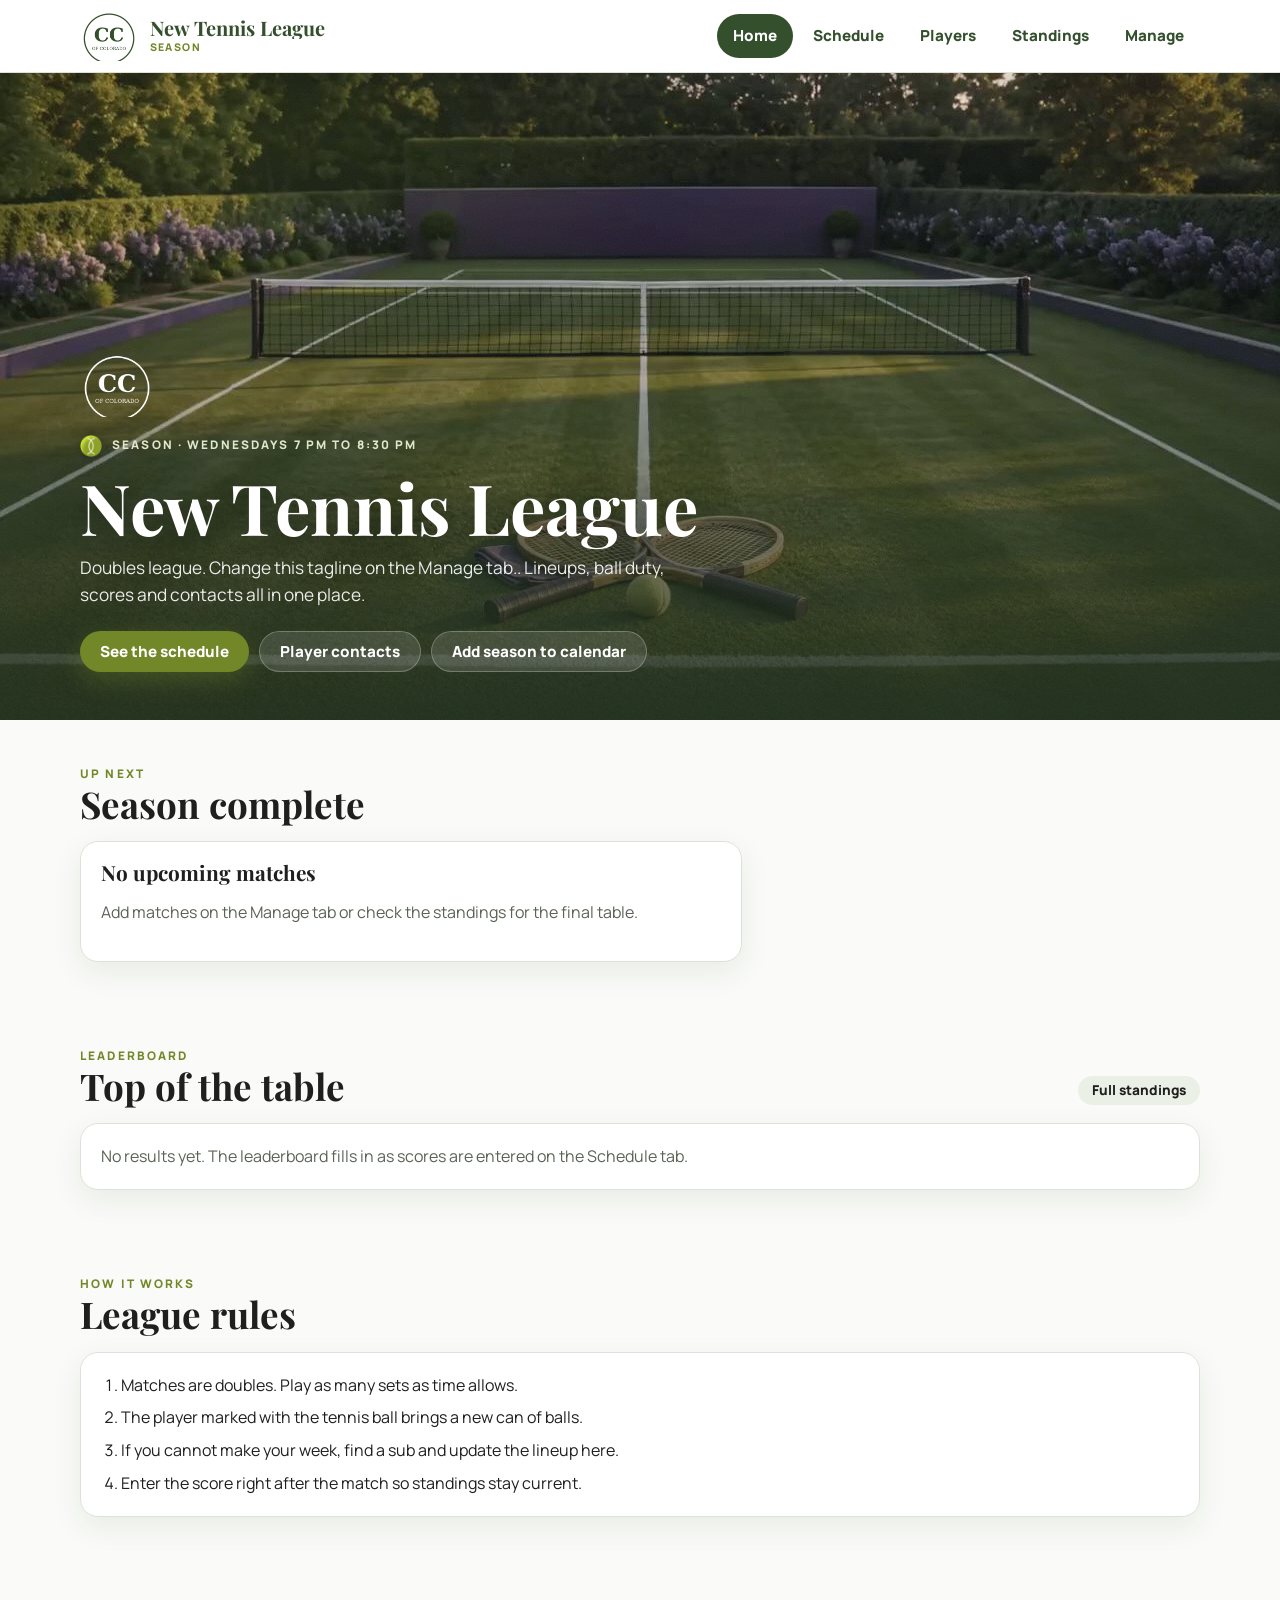
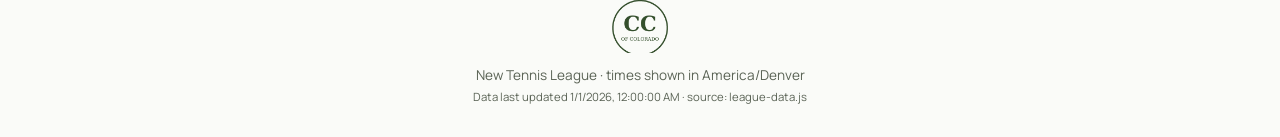
==== commit 3d1bd6e8: "Club branding, fixed light nav, club courts hero, working match buttons on Home - Home-page Enter sc" ====
--- a/template/index.html
+++ b/template/index.html
@@ -5,8 +5,8 @@
 <meta name="viewport" content="width=device-width,initial-scale=1,viewport-fit=cover">
 <title>Tennis League</title>
 <meta name="description" content="League schedule, lineups, scores, standings and player contacts.">
-<meta name="theme-color" content="#0a1424">
-<link rel="icon" href="assets/crest-fallback.webp" type="image/webp">
+<meta name="theme-color" content="#344f2c">
+<link rel="icon" href="assets/club-logo.png" type="image/png">
 <link rel="stylesheet" href="css/style.css">
 </head>
 <body>
@@ -15,7 +15,7 @@
 <header class="topbar">
   <div class="wrap">
     <a class="brand" href="#home">
-      <img class="crest" id="crest" alt="" width="42" height="42">
+      <img class="crest" id="crest" alt="Country Club of Colorado">
       <span><b id="brand-name">Tennis League</b><small id="brand-season"></small></span>
     </a>
     <nav class="nav" id="nav">
@@ -38,10 +38,8 @@
         <video id="hero-video" muted loop playsinline autoplay preload="metadata"></video>
       </div>
       <div class="hero-haze"></div><div class="hero-rays"></div><div class="hero-grain"></div>
-      <div class="float-ball b1"><img alt="" data-art="ball"></div>
-      <div class="float-ball b2"><img alt="" data-art="ball"></div>
-      <div class="float-ball b3"><img alt="" data-art="ball"></div>
       <div class="hero-inner"><div class="wrap">
+        <img class="hero-logo" id="hero-logo" alt="">
         <span class="eyebrow"><span class="ball"><img alt="" data-art="ball"></span> <span id="hero-eyebrow"></span></span>
         <h1 id="hero-title"></h1>
         <p class="lead" id="hero-lead"></p>
@@ -121,15 +119,8 @@
 
 </main>
 
-<footer><div class="wrap"><span id="foot-text"></span><br><small id="foot-updated"></small></div></footer>
+<footer><div class="wrap"><img class="foot-logo" id="foot-logo" alt=""><span id="foot-text"></span><br><small id="foot-updated"></small></div></footer>
 
-<nav class="tabbar" id="tabbar">
-  <a href="#home" data-page="home"><svg viewBox="0 0 24 24" fill="none" stroke="currentColor" stroke-width="2"><path d="M3 11l9-8 9 8v10a1 1 0 0 1-1 1h-5v-7h-6v7H4a1 1 0 0 1-1-1z"/></svg>Home</a>
-  <a href="#schedule" data-page="schedule"><svg viewBox="0 0 24 24" fill="none" stroke="currentColor" stroke-width="2"><rect x="3" y="4" width="18" height="17" rx="2"/><path d="M3 9h18M8 2v4M16 2v4"/></svg>Schedule</a>
-  <a href="#players" data-page="players"><svg viewBox="0 0 24 24" fill="none" stroke="currentColor" stroke-width="2"><circle cx="9" cy="8" r="4"/><path d="M2 21a7 7 0 0 1 14 0M17 4a4 4 0 0 1 0 8M22 21a7 7 0 0 0-5-6.7"/></svg>Players</a>
-  <a href="#standings" data-page="standings"><svg viewBox="0 0 24 24" fill="none" stroke="currentColor" stroke-width="2"><path d="M8 21V10M12 21V4M16 21v-7M4 21h16"/></svg>Standings</a>
-  <a href="#manage" data-page="manage"><svg viewBox="0 0 24 24" fill="none" stroke="currentColor" stroke-width="2"><path d="M12 20h9M16.5 3.5a2.1 2.1 0 0 1 3 3L7 19l-4 1 1-4z"/></svg>Manage</a>
-</nav>
 
 <dialog class="modal" id="modal"><div class="inner"><div class="head"><h3 id="modal-title"></h3><button id="modal-close" aria-label="Close">×</button></div><div id="modal-body"></div></div></dialog>
 <div class="toast" id="toast"></div>
--- a/template/css/style.css
+++ b/template/css/style.css
@@ -1,15 +1,16 @@
 /* ============================================================
    League site styles. Tokens first, then layout, then motion.
    ============================================================ */
-@import url('https://fonts.googleapis.com/css2?family=Barlow+Condensed:wght@600;700;800&family=Manrope:wght@400;500;600;700;800&display=swap');
+@import url('https://fonts.googleapis.com/css2?family=Playfair+Display:wght@600;700;800&family=Manrope:wght@400;500;600;700;800&display=swap');
 
 :root{
-  --navy:#0a1424; --navy-2:#122036; --court:#1d5c45; --court-2:#2a7d5f;
-  --paper:#f4f7f2; --card:#ffffff; --ink:#14231d; --muted:#5f6f67; --line:#dfe6df; --soft:#eaf0e8;
-  --accent:#d5f23a; --accent-2:#b8d81b; --accent-ink:#22300a; --coral:#ff6b4a; --sky:#4cc3ff;
-  --radius:18px; --radius-s:12px; --shadow:0 10px 30px rgba(10,20,36,.10); --shadow-2:0 20px 50px rgba(10,20,36,.18);
-  --display:'Barlow Condensed',Impact,'Arial Narrow',sans-serif; --body:'Manrope',system-ui,-apple-system,Segoe UI,Roboto,sans-serif;
-  --bar-h:64px; --tab-h:66px;
+  /* Country Club of Colorado palette: forest green, olive, paper white, soft gray, charcoal, logo blue */
+  --navy:#1f2e1a; --navy-2:#2b3f24; --court:#344f2c; --court-2:#728728;
+  --paper:#fafbf8; --card:#ffffff; --ink:#1f1f1f; --muted:#5a6355; --line:#dce2d7; --soft:#eaf0e5;
+  --accent:#728728; --accent-2:#5d7020; --accent-ink:#ffffff; --coral:#b8532e; --sky:#2168a0; --gold:#c9a227;
+  --radius:18px; --radius-s:12px; --shadow:0 10px 30px rgba(31,46,26,.08); --shadow-2:0 20px 50px rgba(31,46,26,.16);
+  --display:'Playfair Display',Georgia,'Times New Roman',serif; --body:'Manrope',system-ui,-apple-system,Segoe UI,Roboto,sans-serif;
+  --bar-h:72px; --tab-h:0px;
   color-scheme:light only;
 }
 *{box-sizing:border-box}
@@ -18,35 +19,40 @@
 img{max-width:100%;display:block}
 a{color:inherit}
 button{font:inherit;color:inherit}
-h1,h2,h3,h4{font-family:var(--display);letter-spacing:.01em;line-height:1;margin:0;text-transform:uppercase}
-h1{font-size:clamp(2.6rem,7vw,5.2rem);font-weight:800}
-h2{font-size:clamp(1.7rem,4.5vw,2.6rem);font-weight:800}
-h3{font-size:1.35rem;font-weight:700}
-.eyebrow{font-family:var(--display);text-transform:uppercase;letter-spacing:.18em;font-size:.8rem;font-weight:700;color:var(--muted)}
+h1,h2,h3,h4{font-family:var(--display);letter-spacing:0;line-height:1.05;margin:0;text-transform:none}
+h1{font-size:clamp(2.2rem,6vw,4.4rem);font-weight:700}
+h2{font-size:clamp(1.6rem,4vw,2.3rem);font-weight:700}
+h3{font-size:1.3rem;font-weight:700}
+.eyebrow{font-family:var(--body);text-transform:uppercase;letter-spacing:.18em;font-size:.74rem;font-weight:800;color:var(--court-2)}
 .hidden{display:none!important}
 .sr-only{position:absolute;width:1px;height:1px;overflow:hidden;clip:rect(0 0 0 0);white-space:nowrap}
 .wrap{width:min(1120px,100% - 32px);margin-inline:auto}
 
-/* ---------- top bar ---------- */
-.topbar{position:sticky;top:0;z-index:50;height:var(--bar-h);background:rgba(10,20,36,.82);backdrop-filter:blur(14px);-webkit-backdrop-filter:blur(14px);color:#fff;border-bottom:1px solid rgba(255,255,255,.08)}
-.topbar .wrap{display:flex;align-items:center;gap:14px;height:100%}
-.brand{display:flex;align-items:center;gap:12px;text-decoration:none;min-width:0}
-.brand .crest{width:42px;height:42px;border-radius:50%;object-fit:contain;background:radial-gradient(circle,#fff 0,#dfe 70%,transparent 72%);flex:none;animation:crestPulse 6s ease-in-out infinite}
-.brand b{font-family:var(--display);font-size:1.25rem;font-weight:800;letter-spacing:.02em;text-transform:uppercase;white-space:nowrap;overflow:hidden;text-overflow:ellipsis}
-.brand small{display:block;font-size:.7rem;opacity:.75;font-weight:600;letter-spacing:.08em;text-transform:uppercase}
+/* ---------- top bar: fixed, light, always visible ---------- */
+body{padding-top:var(--bar-h)}
+.topbar{position:fixed;top:0;left:0;right:0;z-index:50;background:rgba(255,255,255,.96);backdrop-filter:blur(12px);-webkit-backdrop-filter:blur(12px);color:var(--court);border-bottom:1px solid var(--line);box-shadow:0 6px 24px rgba(31,46,26,.08);transition:box-shadow .3s}
+.topbar.scrolled{box-shadow:0 10px 30px rgba(31,46,26,.14)}
+.topbar .wrap{display:flex;align-items:center;gap:16px;height:var(--bar-h);flex-wrap:wrap}
+.brand{display:flex;align-items:center;gap:12px;text-decoration:none;min-width:0;height:var(--bar-h)}
+.brand .crest{height:50px;width:auto;max-width:70px;object-fit:contain;flex:none}
+.brand b{font-family:var(--display);font-size:1.25rem;font-weight:700;color:var(--court);white-space:nowrap;overflow:hidden;text-overflow:ellipsis;display:block;line-height:1.1}
+.brand small{display:block;font-size:.66rem;color:var(--court-2);font-weight:800;letter-spacing:.14em;text-transform:uppercase}
 .nav{margin-left:auto;display:flex;gap:4px}
-.nav a{padding:8px 14px;border-radius:999px;text-decoration:none;font-weight:700;font-size:.92rem;opacity:.8;transition:.25s}
-.nav a:hover{opacity:1;background:rgba(255,255,255,.08)}
-.nav a.active{opacity:1;background:var(--accent);color:var(--accent-ink)}
-@media (max-width:760px){.nav{display:none}}
-@media (max-width:480px){.brand b{font-size:1rem}.brand small{font-size:.62rem}}
-
-/* bottom tab bar (phones) */
-.tabbar{position:fixed;left:0;right:0;bottom:0;z-index:50;display:none;height:calc(var(--tab-h) + env(safe-area-inset-bottom));padding-bottom:env(safe-area-inset-bottom);background:rgba(10,20,36,.92);backdrop-filter:blur(14px);-webkit-backdrop-filter:blur(14px);border-top:1px solid rgba(255,255,255,.08)}
-.tabbar a{flex:1;display:flex;flex-direction:column;align-items:center;justify-content:center;gap:3px;color:#fff;text-decoration:none;font-size:.7rem;font-weight:700;opacity:.65;transition:.25s}
-.tabbar a svg{width:22px;height:22px}
-.tabbar a.active{opacity:1;color:var(--accent)}
-@media (max-width:760px){.tabbar{display:flex}body{padding-bottom:calc(var(--tab-h) + env(safe-area-inset-bottom))}}
+.nav a{padding:10px 16px;border-radius:999px;text-decoration:none;font-weight:800;font-size:.95rem;color:var(--court);transition:.25s;white-space:nowrap}
+.nav a:hover{background:var(--soft)}
+.nav a.active{background:var(--court);color:#fff}
+@media (max-width:760px){
+  :root{--bar-h:112px}
+  .topbar .wrap{height:auto;align-items:stretch;gap:0}
+  .brand{height:62px}
+  .brand .crest{height:42px}
+  .brand b{font-size:1.05rem}
+  .nav{margin:0 -16px;padding:0 12px 8px;width:calc(100% + 32px);overflow-x:auto;-webkit-overflow-scrolling:touch;scrollbar-width:none;gap:2px}
+  .nav::-webkit-scrollbar{display:none}
+  .nav a{padding:9px 13px;font-size:.88rem}
+}
+@media (max-width:420px){.brand b{font-size:.95rem}}
+.tabbar{display:none}
 
 /* ---------- pages ---------- */
 .page{display:none;animation:pageIn .45s cubic-bezier(.2,.8,.2,1) both}
@@ -57,37 +63,32 @@
 .section-head p{margin:4px 0 0;color:var(--muted)}
 
 /* ---------- hero ---------- */
-.hero{position:relative;min-height:min(78vh,720px);background:var(--navy);color:#fff;overflow:hidden;display:flex;align-items:flex-end;isolation:isolate}
+.hero{position:relative;min-height:min(72vh,680px);background:var(--navy);color:#fff;overflow:hidden;display:flex;align-items:flex-end;isolation:isolate}
 .hero-media{position:absolute;inset:0;z-index:-3}
 .hero-media img,.hero-media video{width:100%;height:100%;object-fit:cover;object-position:center 60%;animation:kenburns 26s ease-in-out infinite alternate;will-change:transform}
 .hero-media video{display:none}
 .hero.has-video .hero-media video{display:block}
 .hero.has-video .hero-media img{display:none}
 .hero-haze{position:absolute;inset:0;z-index:-2;background:
-  radial-gradient(60% 50% at 20% 10%,rgba(213,242,58,.18),transparent 60%),
-  radial-gradient(50% 40% at 85% 20%,rgba(76,195,255,.16),transparent 60%),
-  linear-gradient(180deg,rgba(10,20,36,.15) 0%,rgba(10,20,36,.35) 45%,rgba(10,20,36,.92) 100%);
+  radial-gradient(60% 50% at 20% 10%,rgba(114,135,40,.22),transparent 60%),
+  linear-gradient(180deg,rgba(31,46,26,.08) 0%,rgba(31,46,26,.30) 45%,rgba(31,46,26,.92) 100%);
   animation:haze 14s ease-in-out infinite alternate}
 .hero-rays{position:absolute;inset:-20%;z-index:-2;background:conic-gradient(from 200deg at 50% -10%,transparent 0 40%,rgba(255,255,255,.07) 42%,transparent 44%,transparent 48%,rgba(255,255,255,.05) 50%,transparent 52%);mix-blend-mode:screen;animation:rays 18s linear infinite;opacity:.9}
 .hero-grain{position:absolute;inset:0;z-index:-1;opacity:.08;background-image:url("data:image/svg+xml;utf8,<svg xmlns='http://www.w3.org/2000/svg' width='160' height='160'><filter id='n'><feTurbulence type='fractalNoise' baseFrequency='.9' numOctaves='2' stitchTiles='stitch'/></filter><rect width='100%' height='100%' filter='url(%23n)'/></svg>");pointer-events:none}
-.hero-inner{position:relative;padding:120px 0 48px;width:100%}
-.hero .eyebrow{color:var(--accent);display:inline-flex;align-items:center;gap:10px}
+.hero-inner{position:relative;padding:90px 0 48px;width:100%}
+.hero .eyebrow{color:#dfe8c8;display:inline-flex;align-items:center;gap:10px}
+.hero-logo{height:64px;width:auto;margin-bottom:18px;filter:drop-shadow(0 6px 18px rgba(0,0,0,.35))}
 .hero h1{margin:8px 0 10px;text-shadow:0 10px 40px rgba(0,0,0,.45)}
-.hero h1 span{display:block;color:var(--accent)}
+.hero h1 span{display:block;color:#dfe8c8;font-style:italic;font-weight:600}
 .hero p.lead{max-width:620px;font-size:1.08rem;opacity:.9;margin:0 0 22px}
 .hero-actions{display:flex;gap:10px;flex-wrap:wrap}
-.float-ball{position:absolute;z-index:0;pointer-events:none;filter:drop-shadow(0 18px 20px rgba(0,0,0,.45))}
-.float-ball img{width:100%;height:100%;animation:ballSpin var(--spin,4s) linear infinite}
-.float-ball.b1{width:78px;height:78px;right:8%;top:16%;animation:bob 7s ease-in-out infinite}
-.float-ball.b2{width:44px;height:44px;right:30%;top:18%;animation:bob 9s ease-in-out -3s infinite;--spin:6s}
-.float-ball.b3{width:120px;height:120px;left:-30px;top:12%;opacity:.55;animation:bob 11s ease-in-out -5s infinite;--spin:9s;filter:blur(1px) drop-shadow(0 18px 20px rgba(0,0,0,.45))}
-@media (max-width:760px){.float-ball.b1{width:56px;height:56px;right:6%;top:12%}.float-ball.b3{display:none}.hero-inner{padding-top:90px}}
+@media (max-width:760px){.hero-inner{padding-top:70px}.hero-logo{height:52px}}
 
 /* ---------- buttons ---------- */
 .btn{display:inline-flex;align-items:center;justify-content:center;gap:8px;border:0;border-radius:999px;padding:12px 20px;font-weight:800;text-decoration:none;cursor:pointer;transition:transform .2s cubic-bezier(.2,.8,.2,1),box-shadow .2s,background .2s;line-height:1;white-space:nowrap;font-size:.95rem;position:relative;overflow:hidden}
 .btn:active{transform:scale(.97)}
-.btn.primary{background:var(--accent);color:var(--accent-ink);box-shadow:0 8px 24px rgba(213,242,58,.35)}
-.btn.primary:hover{transform:translateY(-2px);box-shadow:0 14px 30px rgba(213,242,58,.45)}
+.btn.primary{background:var(--court-2);color:#fff;box-shadow:0 8px 24px rgba(114,135,40,.35)}
+.btn.primary:hover{transform:translateY(-2px);box-shadow:0 14px 30px rgba(114,135,40,.45)}
 .btn.ghost{background:rgba(255,255,255,.12);color:#fff;border:1px solid rgba(255,255,255,.25)}
 .btn.ghost:hover{background:rgba(255,255,255,.2)}
 .btn.soft{background:var(--soft);color:var(--ink)}
@@ -113,12 +114,12 @@
 .pill.unfinished{background:#fff3d6;color:#8a5a00}
 .pill.canceled{background:#ffe3de;color:#9a2b12}
 .pill.rescheduled{background:#e2efff;color:#0d4a8f}
-.pill.next{background:var(--accent);color:var(--accent-ink)}
+.pill.next{background:var(--court-2);color:#fff}
 .pill.today{background:var(--coral);color:#fff}
 
 /* ---------- 3D spinning racquet avatar ---------- */
 .avatar{--size:64px;width:var(--size);height:var(--size);position:relative;perspective:600px;flex:none;display:grid;place-items:center}
-.avatar .ring{position:absolute;inset:0;border-radius:50%;background:conic-gradient(from 0deg,var(--accent),var(--court-2),var(--accent-2),var(--court),var(--accent));-webkit-mask:radial-gradient(circle,transparent 62%,#000 64%,#000 72%,transparent 74%);mask:radial-gradient(circle,transparent 62%,#000 64%,#000 72%,transparent 74%);animation:ringRot 9s linear infinite;opacity:.9}
+.avatar .ring{position:absolute;inset:0;border-radius:50%;background:conic-gradient(from 0deg,var(--court-2),var(--court),var(--gold),var(--court-2));-webkit-mask:radial-gradient(circle,transparent 62%,#000 64%,#000 72%,transparent 74%);mask:radial-gradient(circle,transparent 62%,#000 64%,#000 72%,transparent 74%);animation:ringRot 9s linear infinite;opacity:.9}
 .avatar .ring.two{inset:-7%;-webkit-mask:radial-gradient(circle,transparent 78%,#000 80%,#000 84%,transparent 86%);mask:radial-gradient(circle,transparent 78%,#000 80%,#000 84%,transparent 86%);animation-direction:reverse;animation-duration:14s;opacity:.55}
 .avatar .disc{position:absolute;inset:8%;border-radius:50%;background:radial-gradient(circle at 35% 30%,#fff,var(--soft) 60%,var(--line));box-shadow:inset 0 -6px 14px rgba(0,0,0,.08)}
 .avatar .spin{position:relative;width:74%;height:74%;transform-style:preserve-3d;animation:racquetSpin var(--spin-time,7s) cubic-bezier(.45,.05,.55,.95) infinite;animation-delay:var(--delay,0s)}
@@ -138,7 +139,7 @@
 .ball img{width:100%;height:100%;animation:ballSpin 3.2s linear infinite}
 .ball.lg{width:54px;height:54px}
 .ball.bounce{animation:bounce 1.6s cubic-bezier(.3,0,.7,1) infinite}
-.balls-chip{display:inline-flex;align-items:center;gap:8px;background:linear-gradient(90deg,#fdfbe8,#f2f8c6);border:1px solid #e3ecad;border-radius:999px;padding:5px 12px 5px 6px;font-weight:700;font-size:.85rem;color:#4b5a00}
+.balls-chip{display:inline-flex;align-items:center;gap:8px;background:var(--soft);border:1px solid var(--line);border-radius:999px;padding:5px 12px 5px 6px;font-weight:700;font-size:.85rem;color:var(--court)}
 
 /* ---------- match cards ---------- */
 .match{display:grid;grid-template-columns:78px 1fr;gap:16px;align-items:start}
@@ -147,8 +148,8 @@
 .match .date .day{font-family:var(--display);font-size:2.1rem;font-weight:800}
 .match .date .dow{font-size:.72rem;color:var(--muted);font-weight:700;margin-top:2px}
 .match .date .time{font-size:.72rem;color:var(--muted);font-weight:600}
-.match.next .date{background:var(--accent);color:var(--accent-ink)}
-.match.next .date .mon,.match.next .date .dow,.match.next .date .time{color:var(--accent-ink)}
+.match.next .date{background:var(--court);color:#fff}
+.match.next .date .mon,.match.next .date .dow,.match.next .date .time{color:#dfe8c8}
 .match .teams{display:grid;grid-template-columns:1fr auto 1fr;gap:10px;align-items:center}
 .team{display:flex;flex-direction:column;gap:8px;min-width:0}
 .player-line{display:flex;align-items:center;gap:8px;min-width:0}
@@ -157,11 +158,11 @@
 .vs{font-family:var(--display);font-weight:800;color:var(--muted);font-size:1.1rem;text-align:center}
 .score{font-family:var(--display);font-weight:800;font-size:1.6rem;display:flex;gap:10px;align-items:center;flex-wrap:wrap}
 .score .set{background:var(--soft);border-radius:10px;padding:2px 10px;display:inline-flex;gap:6px;align-items:center}
-.score .set.won{background:var(--accent);color:var(--accent-ink)}
+.score .set.won{background:var(--court);color:#fff}
 .score .tb{font-size:.7rem;font-weight:700;letter-spacing:.1em;opacity:.7}
 .match-meta{display:flex;gap:10px;flex-wrap:wrap;align-items:center;margin-top:10px;font-size:.85rem;color:var(--muted)}
 .match-actions{display:flex;gap:8px;flex-wrap:wrap;margin-top:12px}
-.month-label{font-family:var(--display);font-size:1.3rem;font-weight:800;letter-spacing:.06em;margin:26px 0 10px;color:var(--muted);text-transform:uppercase;display:flex;align-items:center;gap:12px}
+.month-label{font-family:var(--body);font-size:.85rem;font-weight:800;letter-spacing:.16em;margin:26px 0 10px;color:var(--court-2);text-transform:uppercase;display:flex;align-items:center;gap:12px}
 .month-label:after{content:"";flex:1;height:1px;background:var(--line)}
 @media (max-width:560px){.match{grid-template-columns:64px 1fr;gap:12px}.match .date .day{font-size:1.7rem}.match .teams{grid-template-columns:1fr;gap:6px}.vs{text-align:left;padding-left:44px;font-size:.9rem}}
 
@@ -181,13 +182,13 @@
 .cal .d.has.played{background:var(--navy-2)}
 .cal .d.has.canceled{background:#a33a22;text-decoration:line-through}
 .cal .d.today{outline:2px solid var(--coral);outline-offset:2px}
-.cal .d.has i{position:absolute;right:4px;top:4px;width:8px;height:8px;border-radius:50%;background:var(--accent);animation:pulse 2s ease-in-out infinite}
+.cal .d.has i{position:absolute;right:4px;top:4px;width:8px;height:8px;border-radius:50%;background:var(--gold);animation:pulse 2s ease-in-out infinite}
 .cal-month{margin-bottom:22px}
 .cal-month h3{margin-bottom:10px}
 
 /* ---------- players ---------- */
 .player-card{display:flex;flex-direction:column;align-items:center;text-align:center;gap:10px;padding-top:26px;overflow:hidden}
-.player-card:before{content:"";position:absolute;inset:0 0 auto 0;height:86px;background:linear-gradient(135deg,var(--navy),var(--court));z-index:0;opacity:.95}
+.player-card:before{content:"";position:absolute;inset:0 0 auto 0;height:86px;background:linear-gradient(135deg,var(--court),var(--court-2));z-index:0;opacity:.95}
 .player-card .avatar{z-index:1;margin-top:8px}
 .player-card h3{font-size:1.5rem;z-index:1}
 .player-card .num-badge{font-family:var(--display);font-size:.8rem;letter-spacing:.14em;color:var(--muted)}
@@ -212,7 +213,7 @@
 .rank-3 .rank{color:#a0522d}
 .who{display:flex;align-items:center;gap:10px;font-weight:800}
 .bar{height:6px;border-radius:99px;background:var(--soft);overflow:hidden;min-width:80px}
-.bar i{display:block;height:100%;width:0;background:linear-gradient(90deg,var(--court-2),var(--accent));border-radius:99px;transition:width 1.2s cubic-bezier(.2,.8,.2,1)}
+.bar i{display:block;height:100%;width:0;background:linear-gradient(90deg,var(--court),var(--court-2));border-radius:99px;transition:width 1.2s cubic-bezier(.2,.8,.2,1)}
 .form{display:flex;gap:4px}
 .form i{width:10px;height:10px;border-radius:50%;background:var(--line)}
 .form i.w{background:#2ecc71}.form i.l{background:#ff6b4a}
@@ -229,17 +230,17 @@
 .spotlight{display:grid;grid-template-columns:1.2fr .8fr;gap:16px}
 @media (max-width:820px){.spotlight{grid-template-columns:1fr}}
 .countdown{display:flex;gap:10px}
-.countdown div{background:var(--navy);color:#fff;border-radius:12px;padding:10px 12px;min-width:64px;text-align:center}
+.countdown div{background:var(--court);color:#fff;border-radius:12px;padding:10px 12px;min-width:64px;text-align:center}
 .countdown b{display:block;font-family:var(--display);font-size:1.9rem;font-weight:800;line-height:1}
 .countdown span{font-size:.65rem;letter-spacing:.12em;text-transform:uppercase;opacity:.7}
-.announce{border-left:4px solid var(--accent);padding:10px 14px;background:var(--soft);border-radius:0 12px 12px 0;margin-bottom:10px}
+.announce{border-left:4px solid var(--court-2);padding:10px 14px;background:var(--soft);border-radius:0 12px 12px 0;margin-bottom:10px}
 .announce small{color:var(--muted);font-weight:700}
 
 /* ---------- forms / manage ---------- */
 .form-grid{display:grid;gap:12px;grid-template-columns:repeat(auto-fit,minmax(200px,1fr))}
 label.f{display:flex;flex-direction:column;gap:4px;font-size:.8rem;font-weight:800;color:var(--muted);text-transform:uppercase;letter-spacing:.06em}
 label.f input,label.f select,label.f textarea{font:inherit;font-size:1rem;font-weight:600;color:var(--ink);background:var(--card);border:1px solid var(--line);border-radius:10px;padding:10px 12px;text-transform:none;letter-spacing:0}
-label.f input:focus,label.f select:focus,label.f textarea:focus{outline:2px solid var(--accent);border-color:transparent}
+label.f input:focus,label.f select:focus,label.f textarea:focus{outline:2px solid var(--court-2);border-color:transparent}
 label.f.inline{flex-direction:row;align-items:center;gap:8px}
 label.f.inline input[type=checkbox]{width:20px;height:20px}
 .manage-tabs{display:flex;gap:8px;flex-wrap:wrap;margin:16px 0}
@@ -254,16 +255,16 @@
 .ok{background:#e2f6e8;color:#14683a;border-radius:10px;padding:10px 12px;font-size:.9rem;margin-top:8px}
 .avatar-picker{display:flex;gap:6px;flex-wrap:wrap}
 .avatar-picker button{width:44px;height:44px;border-radius:50%;border:2px solid var(--line);background:var(--soft);padding:4px;cursor:pointer}
-.avatar-picker button.on{border-color:var(--accent);box-shadow:0 0 0 3px rgba(213,242,58,.4)}
+.avatar-picker button.on{border-color:var(--court-2);box-shadow:0 0 0 3px rgba(114,135,40,.3)}
 .avatar-picker button img{width:100%;height:100%;object-fit:contain}
 .status-choice{display:flex;gap:6px;flex-wrap:wrap}
 .status-choice button{border:1px solid var(--line);background:var(--card);border-radius:999px;padding:8px 12px;font-weight:800;font-size:.82rem;cursor:pointer}
 .status-choice button[aria-pressed=true]{background:var(--ink);color:var(--paper);border-color:var(--ink)}
-.savebar{position:sticky;bottom:calc(var(--tab-h) + 8px);z-index:40;background:var(--navy);color:#fff;border-radius:14px;padding:10px 14px;display:flex;gap:10px;align-items:center;flex-wrap:wrap;box-shadow:var(--shadow-2);margin-top:20px}
+.savebar{position:sticky;bottom:12px;z-index:40;background:var(--court);color:#fff;border-radius:14px;padding:10px 14px;display:flex;gap:10px;align-items:center;flex-wrap:wrap;box-shadow:var(--shadow-2);margin-top:20px}
 @media (min-width:761px){.savebar{bottom:12px}}
 .savebar .status{flex:1;font-size:.85rem;opacity:.85;min-width:160px}
-.banner{background:var(--accent);color:var(--accent-ink);padding:10px 16px;font-weight:700;display:flex;gap:12px;align-items:center;justify-content:center;flex-wrap:wrap;text-align:center}
-.toast{position:fixed;left:50%;bottom:calc(var(--tab-h) + 20px);transform:translateX(-50%) translateY(20px);background:var(--ink);color:var(--paper);padding:12px 18px;border-radius:999px;font-weight:700;opacity:0;transition:.3s;z-index:100;pointer-events:none;box-shadow:var(--shadow-2);max-width:90vw;text-align:center}
+.banner{background:var(--court-2);color:#fff;padding:10px 16px;font-weight:700;display:flex;gap:12px;align-items:center;justify-content:center;flex-wrap:wrap;text-align:center}
+.toast{position:fixed;left:50%;bottom:24px;transform:translateX(-50%) translateY(20px);background:var(--ink);color:var(--paper);padding:12px 18px;border-radius:999px;font-weight:700;opacity:0;transition:.3s;z-index:100;pointer-events:none;box-shadow:var(--shadow-2);max-width:90vw;text-align:center}
 .toast.show{opacity:1;transform:translateX(-50%)}
 @media (min-width:761px){.toast{bottom:24px}}
 
@@ -277,6 +278,7 @@
 
 /* ---------- footer ---------- */
 footer{padding:40px 0 30px;color:var(--muted);font-size:.85rem;text-align:center}
+footer .foot-logo{height:56px;width:auto;margin:0 auto 12px;display:block}
 footer a{color:inherit}
 
 /* ---------- reveal on scroll ---------- */
@@ -300,4 +302,4 @@
   *,*:before,*:after{animation-duration:.001s!important;animation-iteration-count:1!important;transition-duration:.001s!important}
   .reveal{opacity:1;transform:none}
 }
-@media print{.topbar,.tabbar,.hero-media,.float-ball,.savebar,.match-actions,.group-actions{display:none!important}.page{display:block!important}}
+@media print{.topbar,.hero-media,.savebar,.match-actions,.group-actions{display:none!important}.page{display:block!important}body{padding-top:0}}
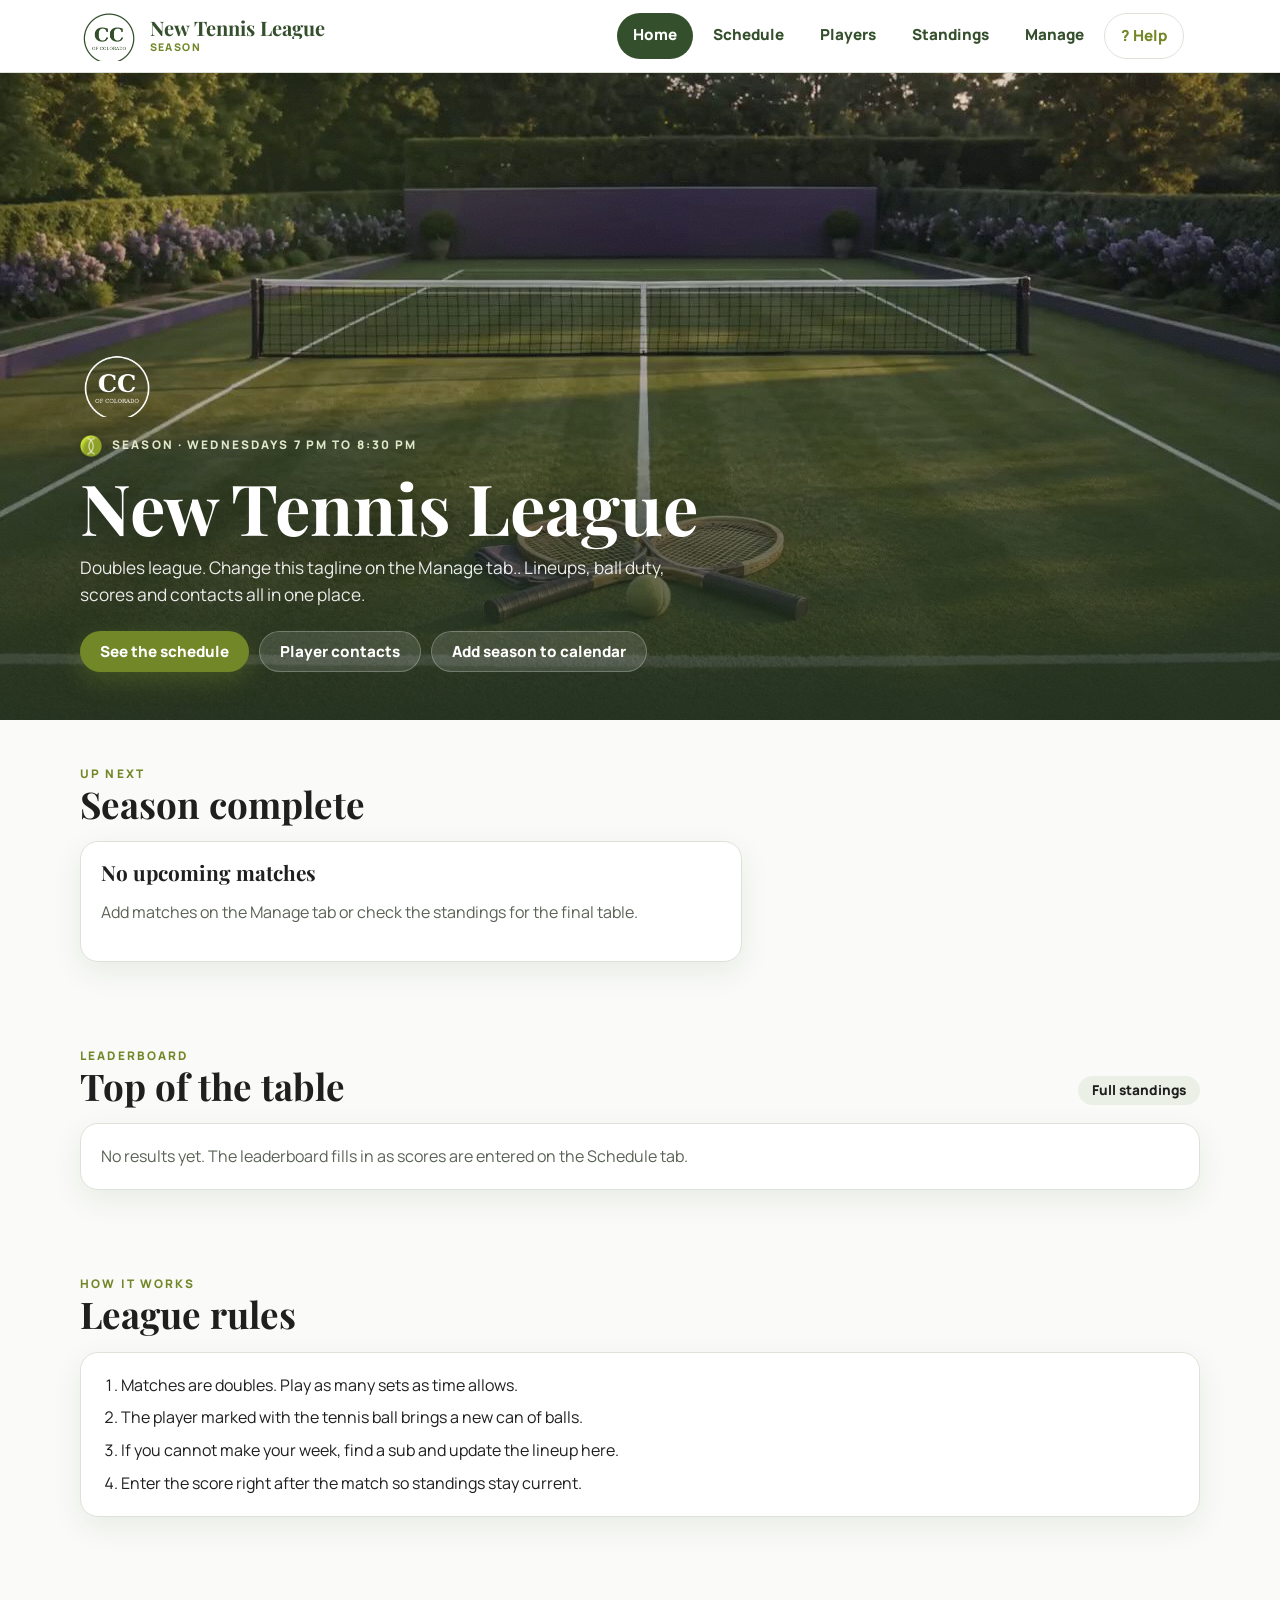
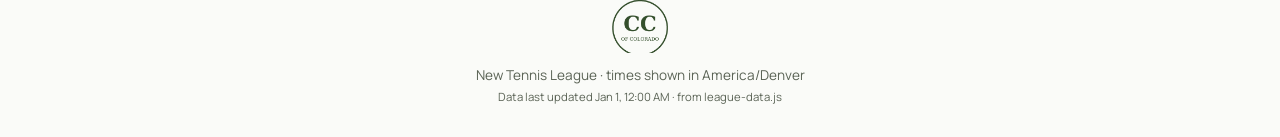
==== commit 817f5882: "Live shared saves, built-in help guide, plain-language Manage tab - Every edit is stored on a shared" ====
--- a/template/index.html
+++ b/template/index.html
@@ -24,7 +24,9 @@
       <a href="#players" data-page="players">Players</a>
       <a href="#standings" data-page="standings">Standings</a>
       <a href="#manage" data-page="manage">Manage</a>
+      <a href="#help" data-help class="help-link" title="How to use this site">? Help</a>
     </nav>
+    <span class="bar-right"><span class="sync-badge hidden" id="sync-badge" title="Changes are shared with everyone automatically"></span><button class="help-btn" data-help aria-label="How to use this site" title="How to use this site">?</button></span>
   </div>
 </header>
 
@@ -54,6 +56,14 @@
       <section class="block">
         <div class="section-head"><div><span class="eyebrow">Up next</span><h2 id="next-title">Next match</h2></div><div id="next-count" class="countdown"></div></div>
         <div class="spotlight" id="spotlight"></div>
+      </section>
+      <section class="block" id="home-pending-block">
+        <div class="section-head"><div><span class="eyebrow">Missing results</span><h2>Waiting for a score</h2><p>These nights have been played but nobody has entered the result yet. Anyone can add it.</p></div></div>
+        <div id="home-pending"></div>
+      </section>
+      <section class="block reveal" id="home-recent-block">
+        <div class="section-head"><div><span class="eyebrow">Latest results</span><h2>Recent matches</h2></div><a class="btn soft small" href="#schedule">All matches</a></div>
+        <div id="home-recent"></div>
       </section>
       <section class="block reveal" id="home-announce-block">
         <div class="section-head"><div><span class="eyebrow">League notes</span><h2>Announcements</h2></div></div>
@@ -111,7 +121,7 @@
   <section class="page" id="page-manage">
     <div class="wrap">
       <section class="block">
-        <div class="section-head"><div><span class="eyebrow">Captain tools</span><h2>Manage the league</h2><p>Add or drop players, fix the schedule, enter scores. Changes save on this device instantly. Publish them with the buttons at the bottom.</p></div></div>
+        <div class="section-head"><div><span class="eyebrow">Captain tools</span><h2>Manage the league</h2><p>Add or drop players, fix the schedule, enter scores, post notes. Every change is saved and shared with the league automatically. <a href="#help" data-help>Need a walkthrough?</a></p></div></div>
         <div id="manage-root"></div>
       </section>
     </div>
@@ -122,6 +132,23 @@
 <footer><div class="wrap"><img class="foot-logo" id="foot-logo" alt=""><span id="foot-text"></span><br><small id="foot-updated"></small></div></footer>
 
 
+<dialog class="modal help" id="help"><div class="inner">
+  <div class="head"><h3>How to use this site</h3><button id="help-close" aria-label="Close">×</button></div>
+  <p class="help-intro">Tap a topic. Everything you change here shows up for everyone in the league within a minute, no app or login needed.</p>
+  <p class="eyebrow" style="margin:14px 0 6px">For players</p>
+  <details><summary>Find your nights and who you play with</summary><div>Open <b>Schedule</b>. Use the <b>All players</b> menu to show only your nights. The tennis ball next to a name means that person brings a new can of balls. Tap <b>Calendar</b> on a match to add it to your phone, or use <b>Download calendar</b> at the top for the whole season.</div></details>
+  <details><summary>Enter a score after your match</summary><div>On the home page, played nights without a result appear under <b>Waiting for a score</b>. Tap <b>Enter score</b>, tap <b>Played</b>, type the games for each set (left number is Team A, listed first), and tap <b>Save</b>. You can also do this from the <b>Schedule</b> tab on any match. Ran out of time mid-set? Choose <b>Unfinished</b> instead and the match will not count in the standings.</div></details>
+  <details><summary>Can't make your night? Swap in a sub</summary><div>Text someone from the <b>Sub list</b> on the Players page. Then on the match, tap <b>Change lineup</b> and pick the sub in your spot. Everyone sees the new lineup right away.</div></details>
+  <details><summary>Text, call or email anyone</summary><div>Open <b>Players</b>. Every card has <b>Text</b>, <b>Call</b> and <b>Email</b> buttons. <b>Text everyone</b> starts a group text. On a match, <b>Text the four</b> messages just that night's players with the date and lineup already typed.</div></details>
+  <details><summary>Put this on your home screen</summary><div>iPhone: tap the share button in Safari, then <b>Add to Home Screen</b>. Android: open the browser menu and choose <b>Add to Home screen</b>. It then opens like an app.</div></details>
+  <details><summary>How standings work</summary><div>Only matches marked <b>Played</b> count. Players are ranked by wins, then win percentage, then set difference, then game difference. Match tiebreaks count as a set, not as games.</div></details>
+  <p class="eyebrow" style="margin:18px 0 6px">For the captain or pro (Manage tab)</p>
+  <details><summary>Add, remove or replace a player</summary><div>Manage → <b>Players</b>. Edit names, numbers, phones and emails right in the list. <b>Add to roster</b> adds a player or sub. If someone drops out, tap <b>Replace everywhere</b> to put another player or sub into all of their remaining nights in one step.</div></details>
+  <details><summary>Change a date, lineup or ball duty</summary><div>Manage → <b>Schedule &amp; scores</b> → <b>Edit</b> on the night. You can move the date and time, swap any of the four players, choose who brings balls, cancel the night or add a note like a court number.</div></details>
+  <details><summary>Post an announcement</summary><div>Manage → <b>League info</b> → <b>Announcements</b>. Type a message and tap <b>Post</b>. It appears on the home page for everyone.</div></details>
+  <details><summary>Saving: how it works</summary><div>Every change on the Manage tab saves the moment you make it and is shared with the whole league automatically. The green <b>Live</b> badge at the top confirms the connection. If you are offline, the change waits on your phone and is sent as soon as you are back online. The <b>Save changes</b> button at the bottom of Manage simply re-sends everything, in case you want to be sure.</div></details>
+  <details><summary>Backups and starting a new season</summary><div>Manage → <b>Backup &amp; tools</b>. <b>Download backup</b> saves a copy of every player, match and score to a file. <b>Import</b> restores from one. <b>Season generator</b> builds a balanced rotation for a new season from any set of players.</div></details>
+</div></dialog>
 <dialog class="modal" id="modal"><div class="inner"><div class="head"><h3 id="modal-title"></h3><button id="modal-close" aria-label="Close">×</button></div><div id="modal-body"></div></div></dialog>
 <div class="toast" id="toast"></div>
 
--- a/template/css/style.css
+++ b/template/css/style.css
@@ -32,7 +32,7 @@
 body{padding-top:var(--bar-h)}
 .topbar{position:fixed;top:0;left:0;right:0;z-index:50;background:rgba(255,255,255,.96);backdrop-filter:blur(12px);-webkit-backdrop-filter:blur(12px);color:var(--court);border-bottom:1px solid var(--line);box-shadow:0 6px 24px rgba(31,46,26,.08);transition:box-shadow .3s}
 .topbar.scrolled{box-shadow:0 10px 30px rgba(31,46,26,.14)}
-.topbar .wrap{display:flex;align-items:center;gap:16px;height:var(--bar-h);flex-wrap:wrap}
+.topbar .wrap{display:flex;align-items:center;gap:16px;height:var(--bar-h);flex-wrap:wrap;position:relative}
 .brand{display:flex;align-items:center;gap:12px;text-decoration:none;min-width:0;height:var(--bar-h)}
 .brand .crest{height:50px;width:auto;max-width:70px;object-fit:contain;flex:none}
 .brand b{font-family:var(--display);font-size:1.25rem;font-weight:700;color:var(--court);white-space:nowrap;overflow:hidden;text-overflow:ellipsis;display:block;line-height:1.1}
@@ -44,15 +44,39 @@
 @media (max-width:760px){
   :root{--bar-h:112px}
   .topbar .wrap{height:auto;align-items:stretch;gap:0}
-  .brand{height:62px}
+  .brand{height:62px;max-width:calc(100% - 120px)}
   .brand .crest{height:42px}
   .brand b{font-size:1.05rem}
   .nav{margin:0 -16px;padding:0 12px 8px;width:calc(100% + 32px);overflow-x:auto;-webkit-overflow-scrolling:touch;scrollbar-width:none;gap:2px}
   .nav::-webkit-scrollbar{display:none}
-  .nav a{padding:9px 13px;font-size:.88rem}
+  .nav a{padding:8px 10px;font-size:.84rem}
 }
 @media (max-width:420px){.brand b{font-size:.95rem}}
 .tabbar{display:none}
+
+/* help link + live badge */
+.nav a.help-link{color:var(--court-2);border:1px solid var(--line)}
+.bar-right{display:flex;align-items:center;gap:8px}
+.help-btn{width:34px;height:34px;border-radius:50%;border:1px solid var(--line);background:var(--card);color:var(--court-2);font-weight:800;cursor:pointer;display:none}
+@media (max-width:760px){.help-btn{display:inline-grid;place-items:center}.nav a.help-link{display:none}}
+.sync-badge{display:inline-flex;align-items:center;gap:6px;font-size:.68rem;font-weight:800;letter-spacing:.1em;text-transform:uppercase;border-radius:999px;padding:4px 10px;background:var(--soft);color:var(--muted);white-space:nowrap}
+.sync-badge:before{content:"";width:8px;height:8px;border-radius:50%;background:currentColor}
+.sync-badge.on{background:#e2f6e8;color:#14683a}
+.sync-badge.on:before{animation:pulse 2.4s ease-in-out infinite}
+.sync-badge.saving{background:#fff3d6;color:#8a5a00}
+.sync-badge.off{background:#ffe3de;color:#9a2b12}
+@media (max-width:760px){.bar-right{position:absolute;right:16px;top:14px}}
+dialog.help{width:min(680px,94vw)}
+dialog.help .inner{max-height:82vh;overflow:auto}
+.help-intro{margin:0;color:var(--muted)}
+dialog.help details{border:1px solid var(--line);border-radius:12px;margin-bottom:8px;background:var(--card)}
+dialog.help summary{cursor:pointer;padding:12px 14px;font-weight:800;list-style:none;display:flex;justify-content:space-between;align-items:center;gap:10px}
+dialog.help summary::-webkit-details-marker{display:none}
+dialog.help summary:after{content:"+";font-size:1.2rem;color:var(--court-2);flex:none}
+dialog.help details[open] summary:after{content:"–"}
+dialog.help details>div{padding:0 14px 14px;color:var(--ink);line-height:1.6;animation:pageIn .3s both}
+.advanced{margin-top:16px;border:1px dashed var(--line);border-radius:12px;padding:10px 14px}
+.advanced summary{cursor:pointer;font-weight:800;color:var(--muted)}
 
 /* ---------- pages ---------- */
 .page{display:none;animation:pageIn .45s cubic-bezier(.2,.8,.2,1) both}
@@ -165,6 +189,22 @@
 .month-label{font-family:var(--body);font-size:.85rem;font-weight:800;letter-spacing:.16em;margin:26px 0 10px;color:var(--court-2);text-transform:uppercase;display:flex;align-items:center;gap:12px}
 .month-label:after{content:"";flex:1;height:1px;background:var(--line)}
 @media (max-width:560px){.match{grid-template-columns:64px 1fr;gap:12px}.match .date .day{font-size:1.7rem}.match .teams{grid-template-columns:1fr;gap:6px}.vs{text-align:left;padding-left:44px;font-size:.9rem}}
+
+/* compact match rows (home: waiting for a score, recent results) */
+.crow{display:grid;grid-template-columns:auto 1fr auto;gap:14px;align-items:center;background:var(--card);border:1px solid var(--line);border-radius:14px;padding:10px 14px;margin-bottom:8px;box-shadow:var(--shadow)}
+.crow.pending{border-color:var(--court-2);background:linear-gradient(90deg,#f6f9ee,var(--card) 40%)}
+.crow-date{text-align:center;min-width:56px}
+.crow-date b{display:block;font-family:var(--display);font-size:1.05rem;line-height:1.1}
+.crow-date small{color:var(--muted);font-weight:700;font-size:.7rem;text-transform:uppercase}
+.crow-teams{display:flex;align-items:center;gap:10px;flex-wrap:wrap;min-width:0}
+.crow-team{display:flex;gap:8px;flex-wrap:wrap;align-items:center}
+.crow-team.won .name{color:var(--court);font-weight:800}
+.crow-teams .vs{font-size:.8rem}
+.crow-right{display:flex;align-items:center;gap:10px;flex-wrap:wrap;justify-content:flex-end}
+.crow-right .score{font-size:1.1rem}
+.pill.needs{background:var(--court-2);color:#fff;animation:pulseSoft 2.2s ease-in-out infinite}
+@keyframes pulseSoft{0%,100%{box-shadow:0 0 0 0 rgba(114,135,40,.45)}50%{box-shadow:0 0 0 6px rgba(114,135,40,0)}}
+@media (max-width:640px){.crow{grid-template-columns:auto 1fr}.crow-right{grid-column:1/-1;justify-content:flex-start}}
 
 /* filters */
 .filters{display:flex;gap:8px;flex-wrap:wrap;margin-bottom:6px}
